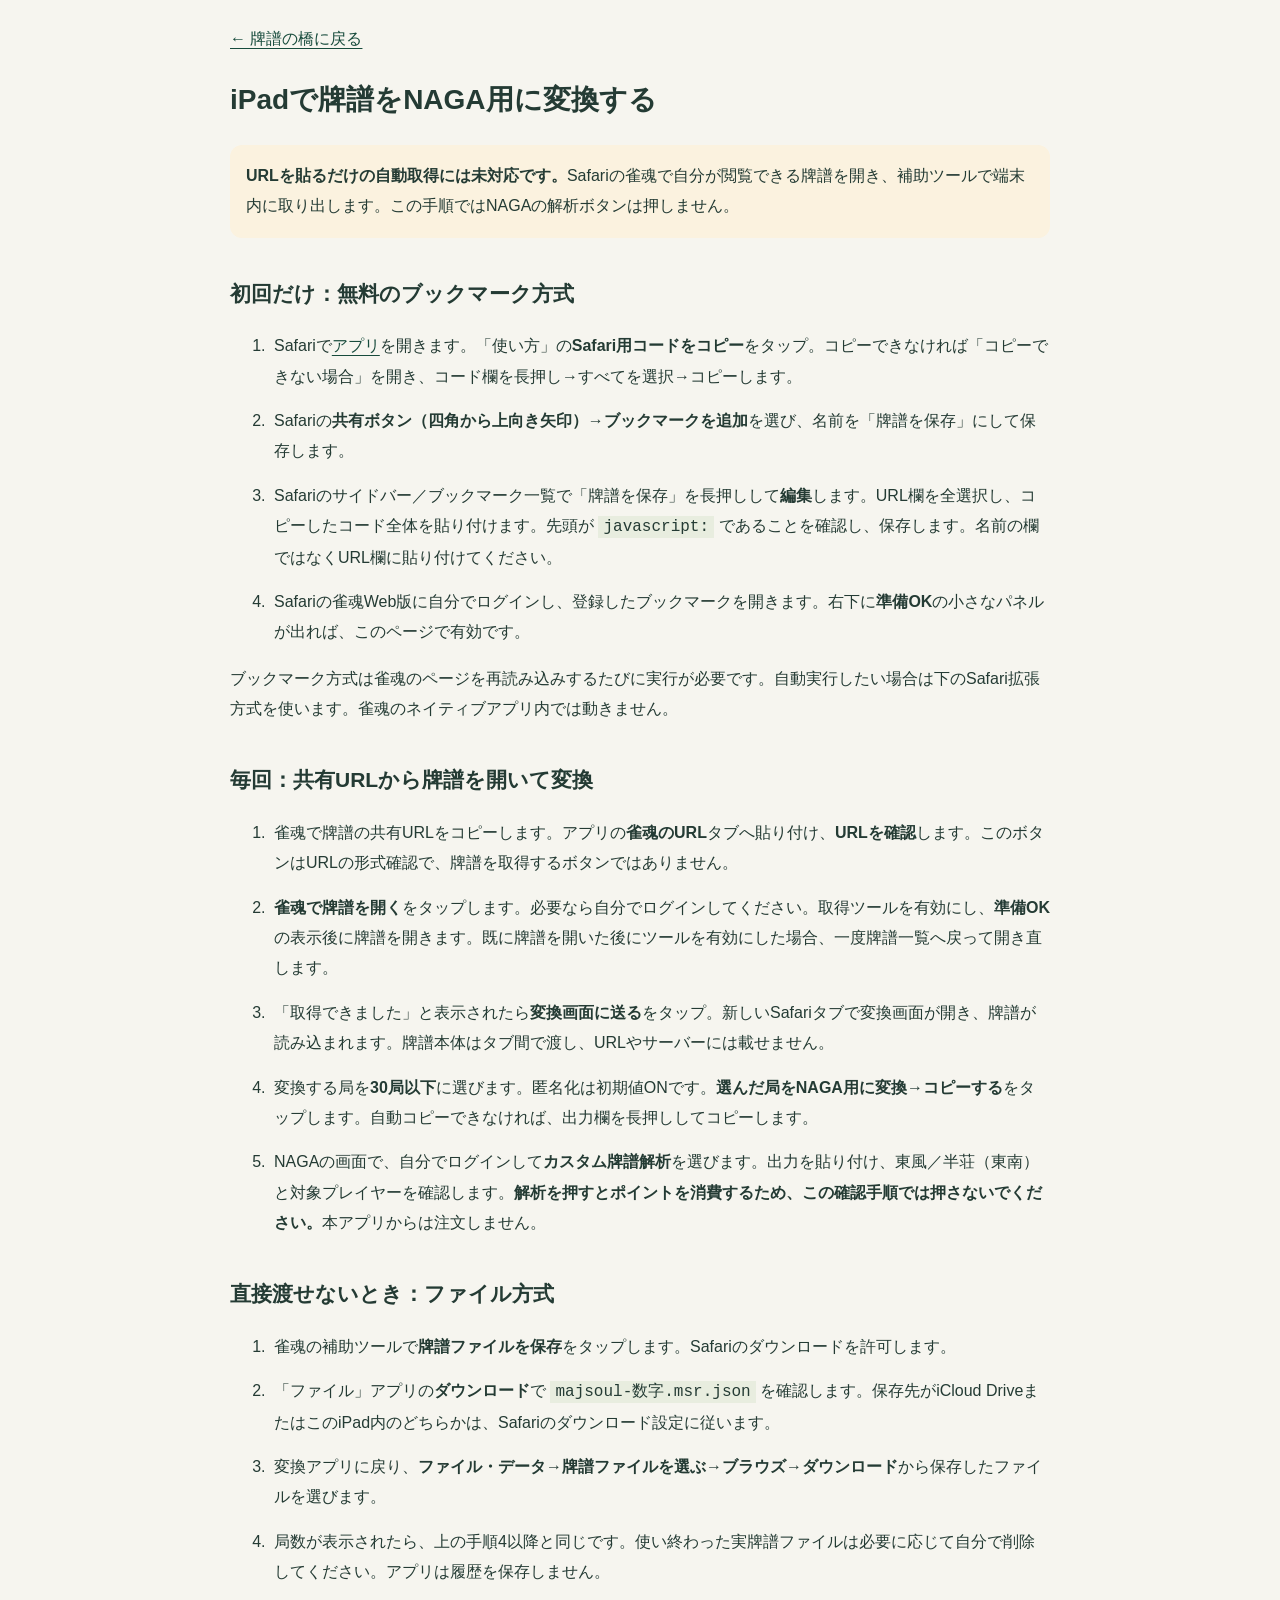
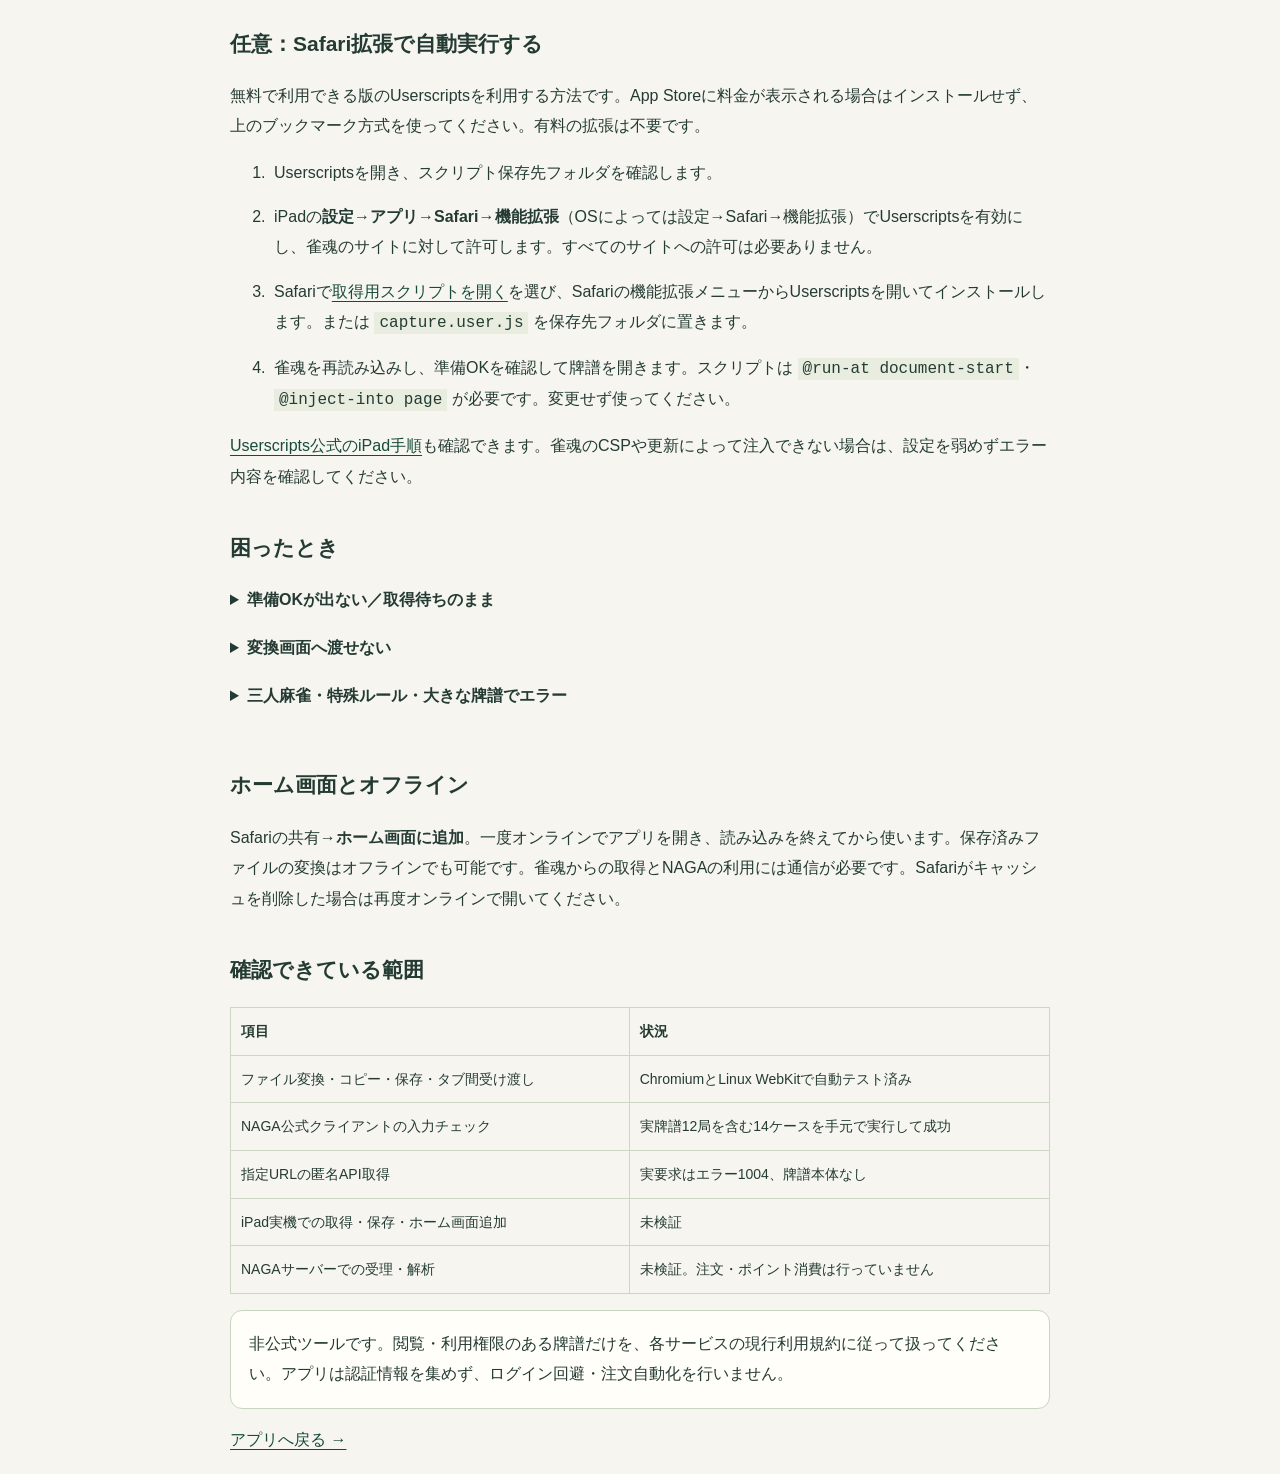
==== ipad-guide.html @ 23733bf8 "Publish audited app-only release" ====
<!doctype html>
<html lang="ja">
  <head>
    <meta charset="utf-8" />
    <meta
      name="viewport"
      content="width=device-width,initial-scale=1,viewport-fit=cover"
    />
    <meta name="referrer" content="no-referrer" />
    <title>iPadでの使い方 — 牌譜の橋</title>
    <style>
      body {
        max-width: 820px;
        margin: auto;
        padding: 24px;
        font:
          16px/1.9 -apple-system,
          BlinkMacSystemFont,
          sans-serif;
        color: #243b34;
        background: #f6f5ef;
      }
      h1 {
        font-size: 28px;
      }
      h2 {
        font-size: 21px;
        margin-top: 36px;
      }
      a {
        color: #174b3c;
        text-underline-offset: 4px;
      }
      li {
        margin: 14px 0;
        padding-left: 4px;
      }
      .box {
        padding: 18px;
        border: 1px solid #c7d6bf;
        border-radius: 12px;
        background: #fffef9;
      }
      .note {
        background: #fbf2df;
        padding: 16px;
        border-radius: 12px;
      }
      summary {
        min-height: 48px;
        cursor: pointer;
        font-weight: 600;
      }
      code {
        background: #e8eddf;
        padding: 2px 5px;
        overflow-wrap: anywhere;
      }
      button {
        font: inherit;
      }
      small {
        font-size: 13px;
      }
      table {
        border-collapse: collapse;
        width: 100%;
        font-size: 14px;
      }
      td,
      th {
        padding: 10px;
        border: 1px solid #cdd5c4;
        text-align: left;
      }
    </style>
  </head>
  <body>
    <a href="./">← 牌譜の橋に戻る</a>
    <h1>iPadで牌譜をNAGA用に変換する</h1>
    <p class="note">
      <strong>URLを貼るだけの自動取得には未対応です。</strong
      >Safariの雀魂で自分が閲覧できる牌譜を開き、補助ツールで端末内に取り出します。この手順ではNAGAの解析ボタンは押しません。
    </p>
    <h2>初回だけ：無料のブックマーク方式</h2>
    <ol>
      <li>
        Safariで<a href="./">アプリ</a
        >を開きます。「使い方」の<strong>Safari用コードをコピー</strong>をタップ。コピーできなければ「コピーできない場合」を開き、コード欄を長押し→すべてを選択→コピーします。
      </li>
      <li>
        Safariの<strong>共有ボタン（四角から上向き矢印）→ブックマークを追加</strong>を選び、名前を「牌譜を保存」にして保存します。
      </li>
      <li>
        Safariのサイドバー／ブックマーク一覧で「牌譜を保存」を長押しして<strong>編集</strong>します。URL欄を全選択し、コピーしたコード全体を貼り付けます。先頭が
        <code>javascript:</code>
        であることを確認し、保存します。名前の欄ではなくURL欄に貼り付けてください。
      </li>
      <li>
        Safariの雀魂Web版に自分でログインし、登録したブックマークを開きます。右下に<strong>準備OK</strong>の小さなパネルが出れば、このページで有効です。
      </li>
    </ol>
    <p>
      ブックマーク方式は雀魂のページを再読み込みするたびに実行が必要です。自動実行したい場合は下のSafari拡張方式を使います。雀魂のネイティブアプリ内では動きません。
    </p>
    <h2>毎回：共有URLから牌譜を開いて変換</h2>
    <ol>
      <li>
        雀魂で牌譜の共有URLをコピーします。アプリの<strong>雀魂のURL</strong>タブへ貼り付け、<strong>URLを確認</strong>します。このボタンはURLの形式確認で、牌譜を取得するボタンではありません。
      </li>
      <li>
        <strong>雀魂で牌譜を開く</strong
        >をタップします。必要なら自分でログインしてください。取得ツールを有効にし、<strong>準備OK</strong>の表示後に牌譜を開きます。既に牌譜を開いた後にツールを有効にした場合、一度牌譜一覧へ戻って開き直します。
      </li>
      <li>
        「取得できました」と表示されたら<strong>変換画面に送る</strong>をタップ。新しいSafariタブで変換画面が開き、牌譜が読み込まれます。牌譜本体はタブ間で渡し、URLやサーバーには載せません。
      </li>
      <li>
        変換する局を<strong>30局以下</strong>に選びます。匿名化は初期値ONです。<strong>選んだ局をNAGA用に変換→コピーする</strong>をタップします。自動コピーできなければ、出力欄を長押ししてコピーします。
      </li>
      <li>
        NAGAの画面で、自分でログインして<strong>カスタム牌譜解析</strong>を選びます。出力を貼り付け、東風／半荘（東南）と対象プレイヤーを確認します。<strong>解析を押すとポイントを消費するため、この確認手順では押さないでください。</strong>本アプリからは注文しません。
      </li>
    </ol>
    <h2>直接渡せないとき：ファイル方式</h2>
    <ol>
      <li>
        雀魂の補助ツールで<strong>牌譜ファイルを保存</strong>をタップします。Safariのダウンロードを許可します。
      </li>
      <li>
        「ファイル」アプリの<strong>ダウンロード</strong>で
        <code>majsoul-数字.msr.json</code> を確認します。保存先がiCloud
        DriveまたはこのiPad内のどちらかは、Safariのダウンロード設定に従います。
      </li>
      <li>
        変換アプリに戻り、<strong>ファイル・データ→牌譜ファイルを選ぶ→ブラウズ→ダウンロード</strong>から保存したファイルを選びます。
      </li>
      <li>
        局数が表示されたら、上の手順4以降と同じです。使い終わった実牌譜ファイルは必要に応じて自分で削除してください。アプリは履歴を保存しません。
      </li>
    </ol>
    <h2>任意：Safari拡張で自動実行する</h2>
    <p>
      無料で利用できる版のUserscriptsを利用する方法です。App
      Storeに料金が表示される場合はインストールせず、上のブックマーク方式を使ってください。有料の拡張は不要です。
    </p>
    <ol>
      <li>Userscriptsを開き、スクリプト保存先フォルダを確認します。</li>
      <li>
        iPadの<strong>設定→アプリ→Safari→機能拡張</strong>（OSによっては設定→Safari→機能拡張）でUserscriptsを有効にし、雀魂のサイトに対して許可します。すべてのサイトへの許可は必要ありません。
      </li>
      <li>
        Safariで<a href="./capture.user.js">取得用スクリプトを開く</a
        >を選び、Safariの機能拡張メニューからUserscriptsを開いてインストールします。または
        <code>capture.user.js</code> を保存先フォルダに置きます。
      </li>
      <li>
        雀魂を再読み込みし、準備OKを確認して牌譜を開きます。スクリプトは
        <code>@run-at document-start</code>・<code>@inject-into page</code>
        が必要です。変更せず使ってください。
      </li>
    </ol>
    <p>
      <a
        href="https://github.com/quoid/userscripts#ios-ipados"
        target="_blank"
        rel="noopener noreferrer"
        >Userscripts公式のiPad手順</a
      >も確認できます。雀魂のCSPや更新によって注入できない場合は、設定を弱めずエラー内容を確認してください。
    </p>
    <h2>困ったとき</h2>
    <details>
      <summary>準備OKが出ない／取得待ちのまま</summary>
      <p>
        Safariの雀魂Web版か確認します。ページ再読み込み後はブックマークを再実行。既に表示済みの牌譜は取り出せないため、一覧へ戻って再度開きます。他の拡張による干渉や雀魂の通信方式の変更でも動かない場合があります。ログイン情報やトークンを他人に渡す必要はありません。
      </p>
    </details>
    <details>
      <summary>変換画面へ渡せない</summary>
      <p>
        新しいタブが開いているか確認します。ポップアップが拒否されたり、ホーム画面アプリとの別ウィンドウになったりする場合があります。無理にブラウザの安全設定を変えず、牌譜ファイルを保存して読み込む方法を使ってください。
      </p>
    </details>
    <details>
      <summary>三人麻雀・特殊ルール・大きな牌譜でエラー</summary>
      <p>
        通常の四人麻雀のみ対応、ファイル上限8MBです。別URLにある大きな牌譜本体の取得がCORS等で拒否された場合も、成功したようには扱いません。
      </p>
    </details>
    <h2>ホーム画面とオフライン</h2>
    <p>
      Safariの共有→<strong>ホーム画面に追加</strong>。一度オンラインでアプリを開き、読み込みを終えてから使います。保存済みファイルの変換はオフラインでも可能です。雀魂からの取得とNAGAの利用には通信が必要です。Safariがキャッシュを削除した場合は再度オンラインで開いてください。
    </p>
    <h2>確認できている範囲</h2>
    <table>
      <tr>
        <th>項目</th>
        <th>状況</th>
      </tr>
      <tr>
        <td>ファイル変換・コピー・保存・タブ間受け渡し</td>
        <td>ChromiumとLinux WebKitで自動テスト済み</td>
      </tr>
      <tr>
        <td>NAGA公式クライアントの入力チェック</td>
        <td>実牌譜12局を含む14ケースを手元で実行して成功</td>
      </tr>
      <tr>
        <td>指定URLの匿名API取得</td>
        <td>実要求はエラー1004、牌譜本体なし</td>
      </tr>
      <tr>
        <td>iPad実機での取得・保存・ホーム画面追加</td>
        <td>未検証</td>
      </tr>
      <tr>
        <td>NAGAサーバーでの受理・解析</td>
        <td>未検証。注文・ポイント消費は行っていません</td>
      </tr>
    </table>
    <p class="box">
      非公式ツールです。閲覧・利用権限のある牌譜だけを、各サービスの現行利用規約に従って扱ってください。アプリは認証情報を集めず、ログイン回避・注文自動化を行いません。
    </p>
    <a href="./">アプリへ戻る →</a>
  </body>
</html>
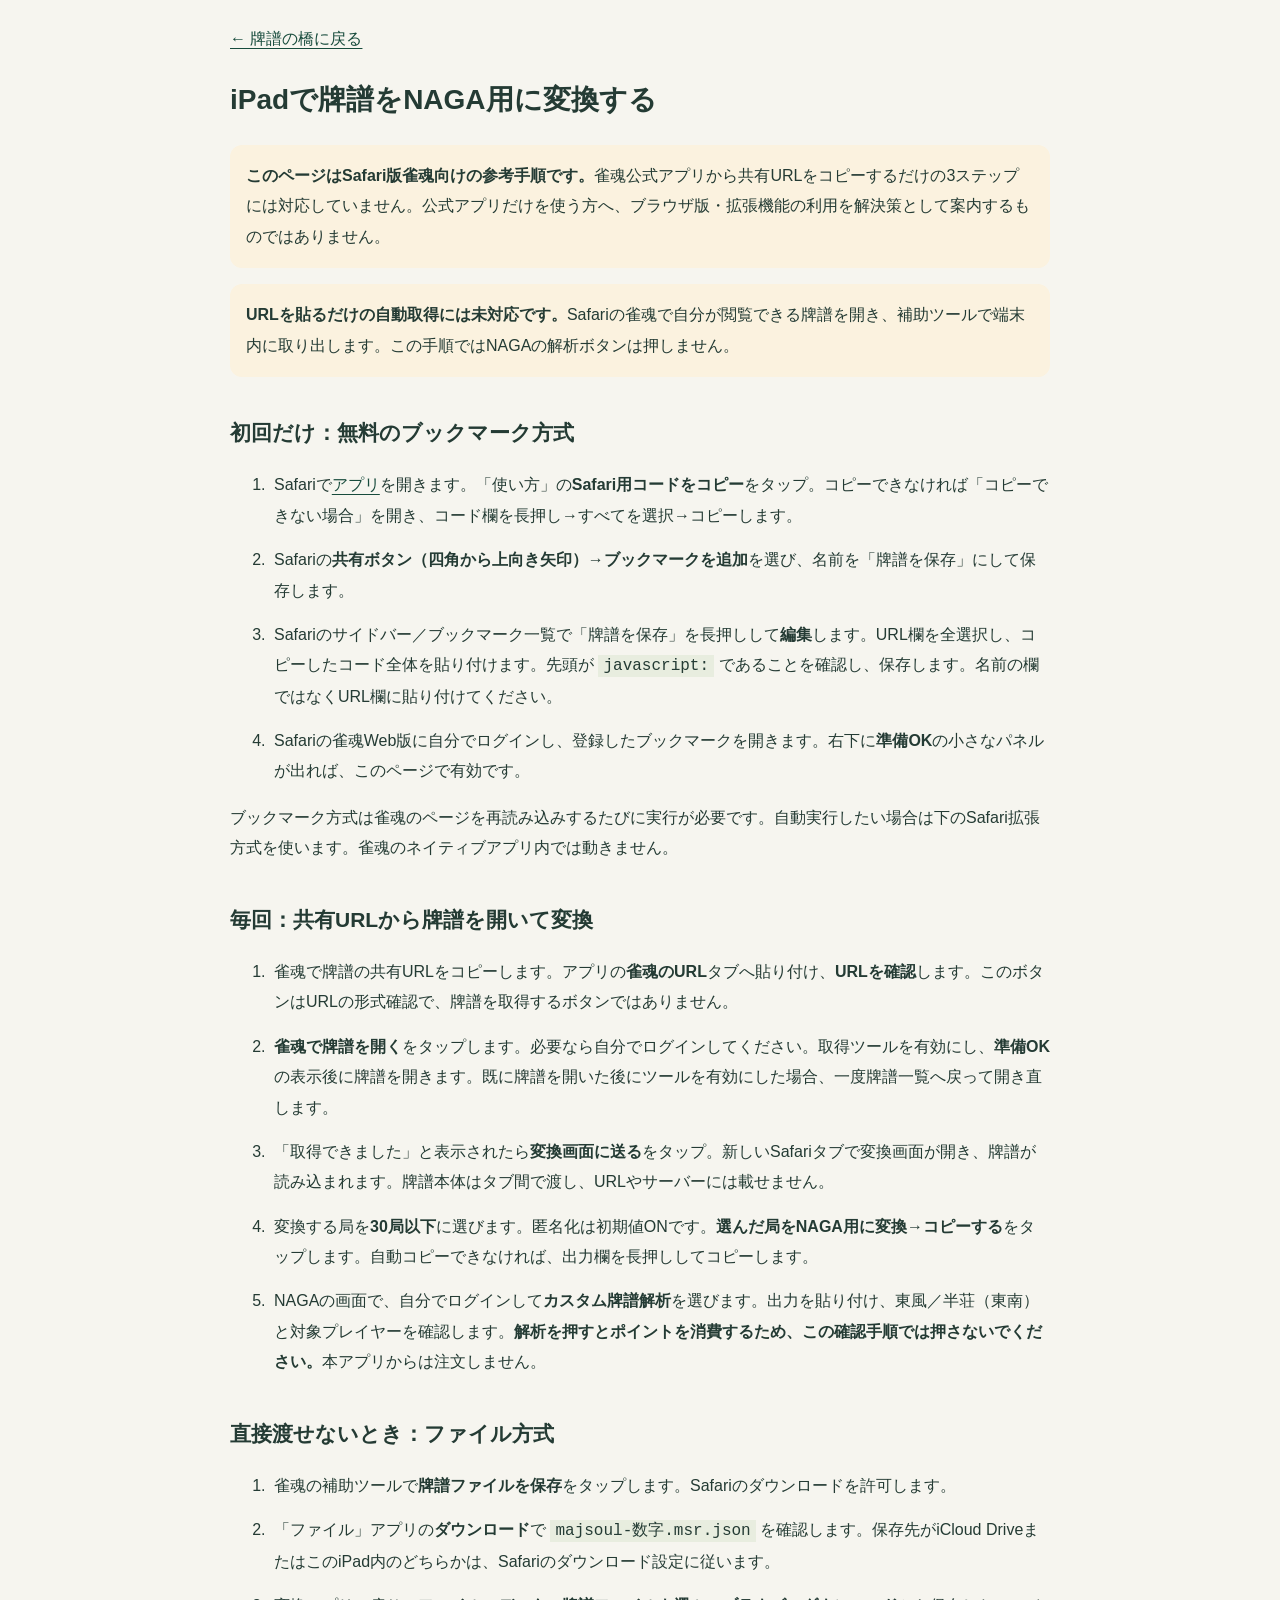
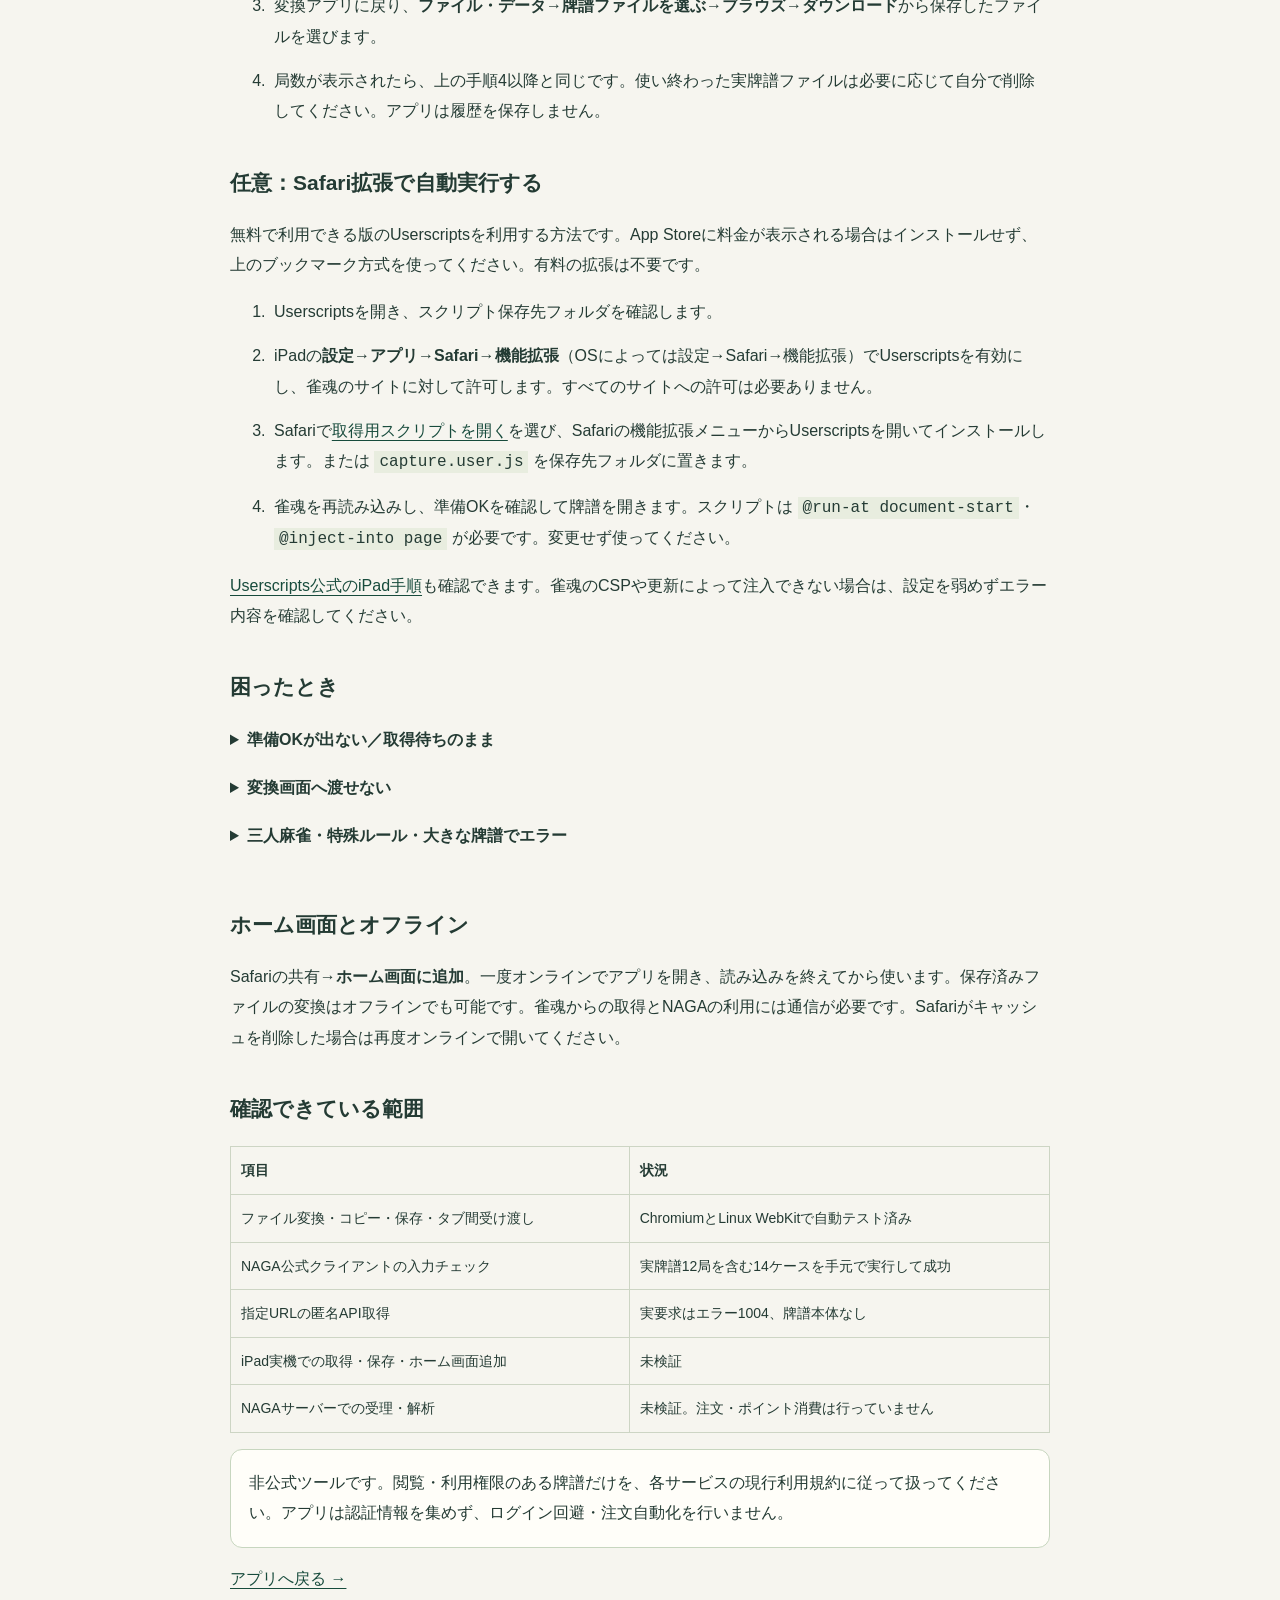
==== commit 3dcc5337: "Publish audited app-only release" ====
--- a/ipad-guide.html
+++ b/ipad-guide.html
@@ -79,6 +79,10 @@
     <a href="./">← 牌譜の橋に戻る</a>
     <h1>iPadで牌譜をNAGA用に変換する</h1>
     <p class="note">
+      <strong>このページはSafari版雀魂向けの参考手順です。</strong
+      >雀魂公式アプリから共有URLをコピーするだけの3ステップには対応していません。公式アプリだけを使う方へ、ブラウザ版・拡張機能の利用を解決策として案内するものではありません。
+    </p>
+    <p class="note">
       <strong>URLを貼るだけの自動取得には未対応です。</strong
       >Safariの雀魂で自分が閲覧できる牌譜を開き、補助ツールで端末内に取り出します。この手順ではNAGAの解析ボタンは押しません。
     </p>
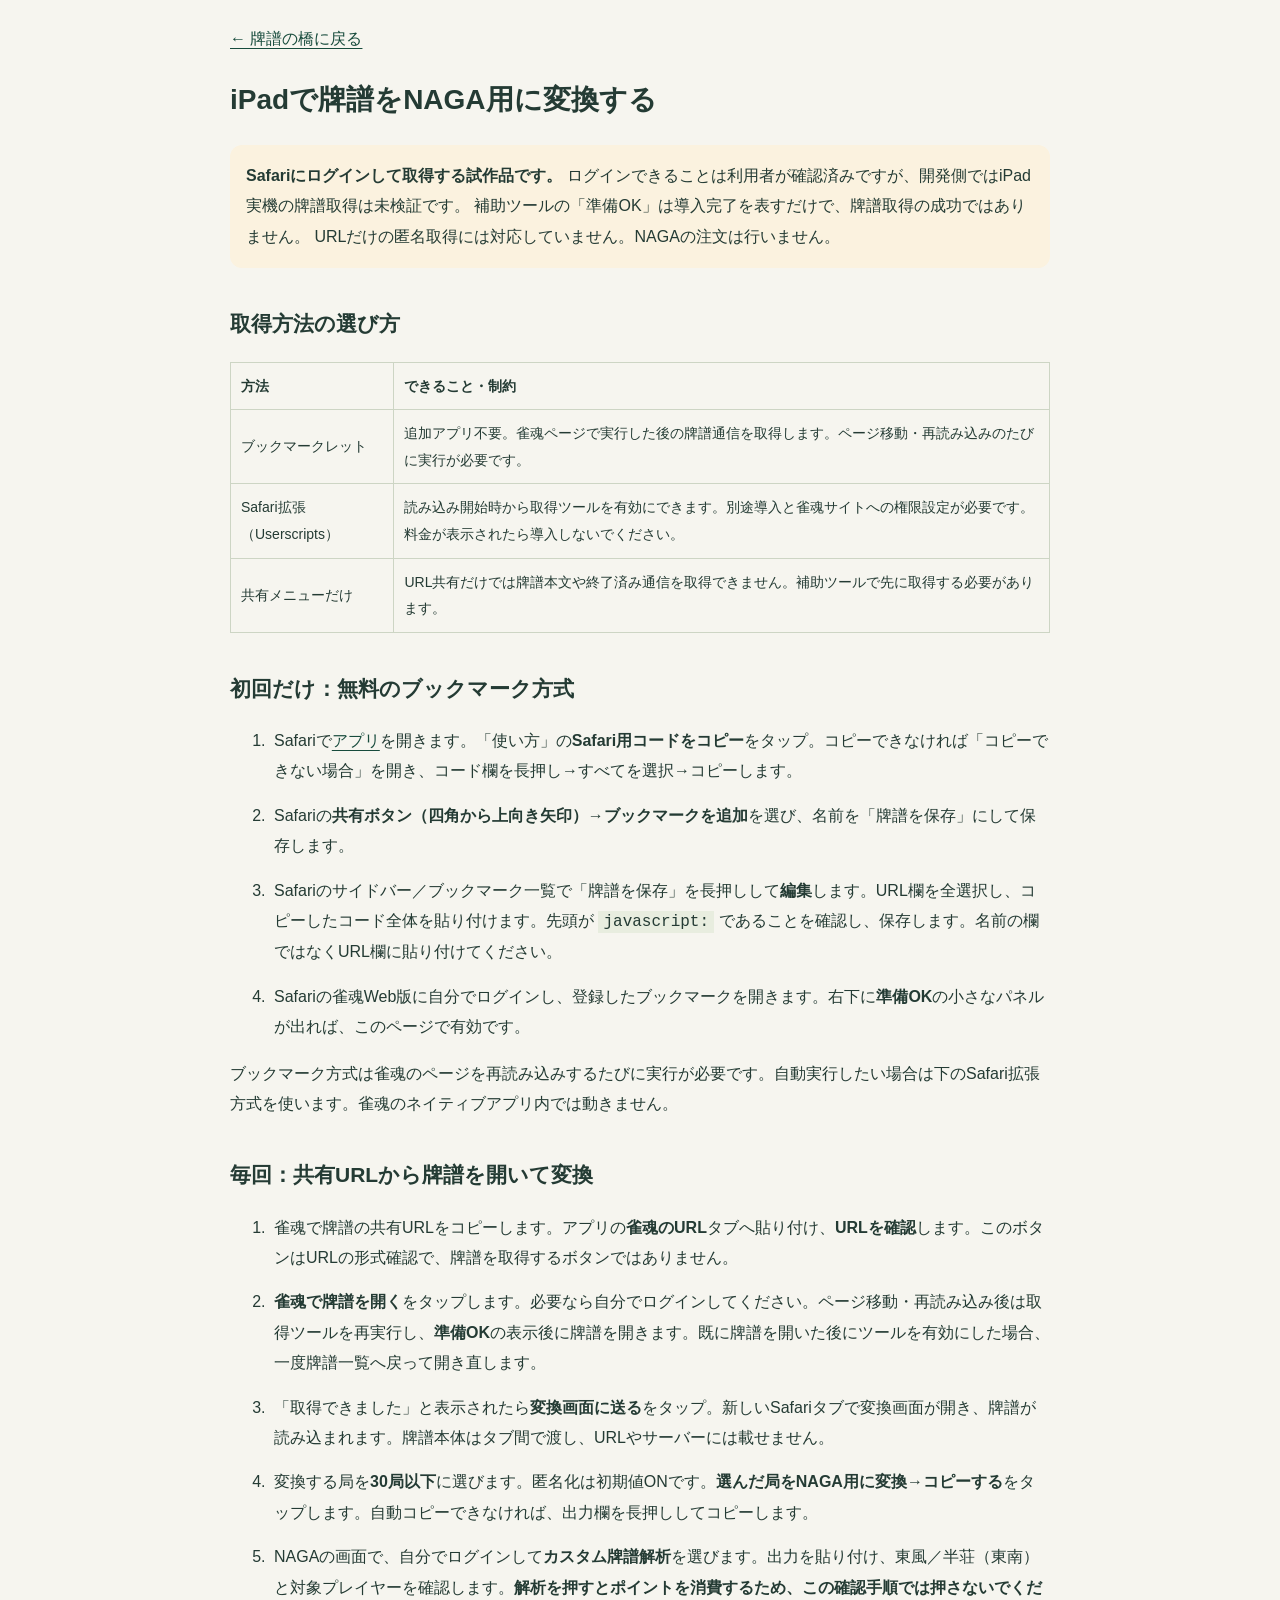
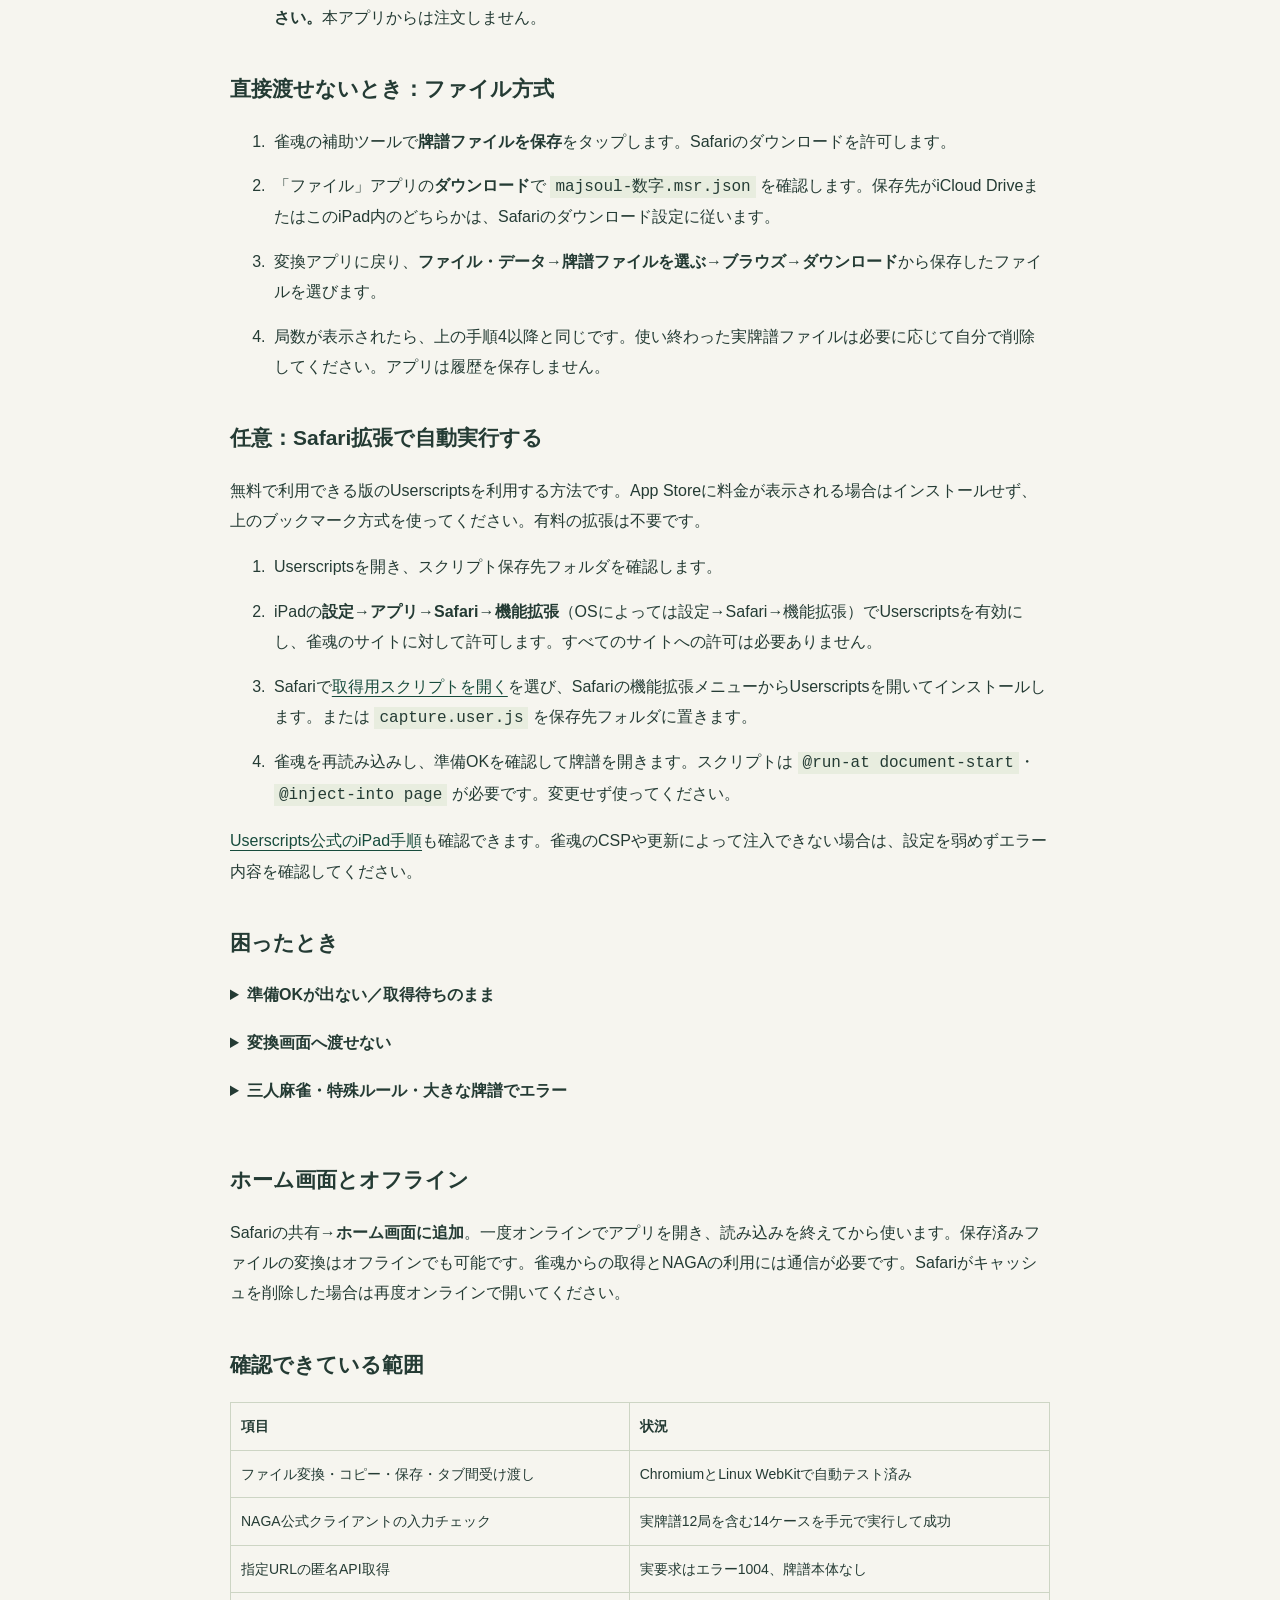
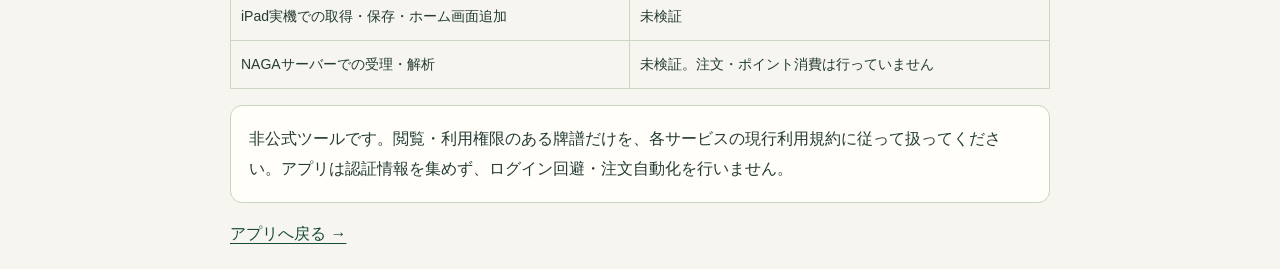
==== commit fdf27455: "Publish audited app-only release" ====
--- a/ipad-guide.html
+++ b/ipad-guide.html
@@ -78,14 +78,17 @@
   <body>
     <a href="./">← 牌譜の橋に戻る</a>
     <h1>iPadで牌譜をNAGA用に変換する</h1>
-    <p class="note">
-      <strong>このページはSafari版雀魂向けの参考手順です。</strong
-      >雀魂公式アプリから共有URLをコピーするだけの3ステップには対応していません。公式アプリだけを使う方へ、ブラウザ版・拡張機能の利用を解決策として案内するものではありません。
-    </p>
-    <p class="note">
-      <strong>URLを貼るだけの自動取得には未対応です。</strong
-      >Safariの雀魂で自分が閲覧できる牌譜を開き、補助ツールで端末内に取り出します。この手順ではNAGAの解析ボタンは押しません。
-    </p>
+    <p class="note"><strong>Safariにログインして取得する試作品です。</strong>
+      ログインできることは利用者が確認済みですが、開発側ではiPad実機の牌譜取得は未検証です。
+      補助ツールの「準備OK」は導入完了を表すだけで、牌譜取得の成功ではありません。
+      URLだけの匿名取得には対応していません。NAGAの注文は行いません。</p>
+    <h2>取得方法の選び方</h2>
+    <table>
+      <tr><th>方法</th><th>できること・制約</th></tr>
+      <tr><td>ブックマークレット</td><td>追加アプリ不要。雀魂ページで実行した後の牌譜通信を取得します。ページ移動・再読み込みのたびに実行が必要です。</td></tr>
+      <tr><td>Safari拡張（Userscripts）</td><td>読み込み開始時から取得ツールを有効にできます。別途導入と雀魂サイトへの権限設定が必要です。料金が表示されたら導入しないでください。</td></tr>
+      <tr><td>共有メニューだけ</td><td>URL共有だけでは牌譜本文や終了済み通信を取得できません。補助ツールで先に取得する必要があります。</td></tr>
+    </table>
     <h2>初回だけ：無料のブックマーク方式</h2>
     <ol>
       <li>
@@ -114,7 +117,7 @@
       </li>
       <li>
         <strong>雀魂で牌譜を開く</strong
-        >をタップします。必要なら自分でログインしてください。取得ツールを有効にし、<strong>準備OK</strong>の表示後に牌譜を開きます。既に牌譜を開いた後にツールを有効にした場合、一度牌譜一覧へ戻って開き直します。
+        >をタップします。必要なら自分でログインしてください。ページ移動・再読み込み後は取得ツールを再実行し、<strong>準備OK</strong>の表示後に牌譜を開きます。既に牌譜を開いた後にツールを有効にした場合、一度牌譜一覧へ戻って開き直します。
       </li>
       <li>
         「取得できました」と表示されたら<strong>変換画面に送る</strong>をタップ。新しいSafariタブで変換画面が開き、牌譜が読み込まれます。牌譜本体はタブ間で渡し、URLやサーバーには載せません。
@@ -176,7 +179,7 @@
     <details>
       <summary>準備OKが出ない／取得待ちのまま</summary>
       <p>
-        Safariの雀魂Web版か確認します。ページ再読み込み後はブックマークを再実行。既に表示済みの牌譜は取り出せないため、一覧へ戻って再度開きます。他の拡張による干渉や雀魂の通信方式の変更でも動かない場合があります。ログイン情報やトークンを他人に渡す必要はありません。
+        Safariの雀魂Web版か確認します。共有URLを別タブで開いた場合、そのタブでも実行します。ページ再読み込み後はブックマークを再実行。既に表示済みの牌譜は取り出せないため、一覧へ戻って再度開きます。「準備OK」のままなら対象要求を観測していません。「牌譜要求を検出」なら要求は観測しましたが応答待ちです。ゲーム内でキャッシュされた牌譜は要求が出ない場合があります。再読み込み→補助ツール有効化→牌譜を開く順で試してください。Web Worker内の通信、CSP、他の拡張、雀魂の更新でも動かない場合があります。安全設定の解除や認証情報の提供はしないでください。ログイン情報やトークンを他人に渡す必要はありません。
       </p>
     </details>
     <details>
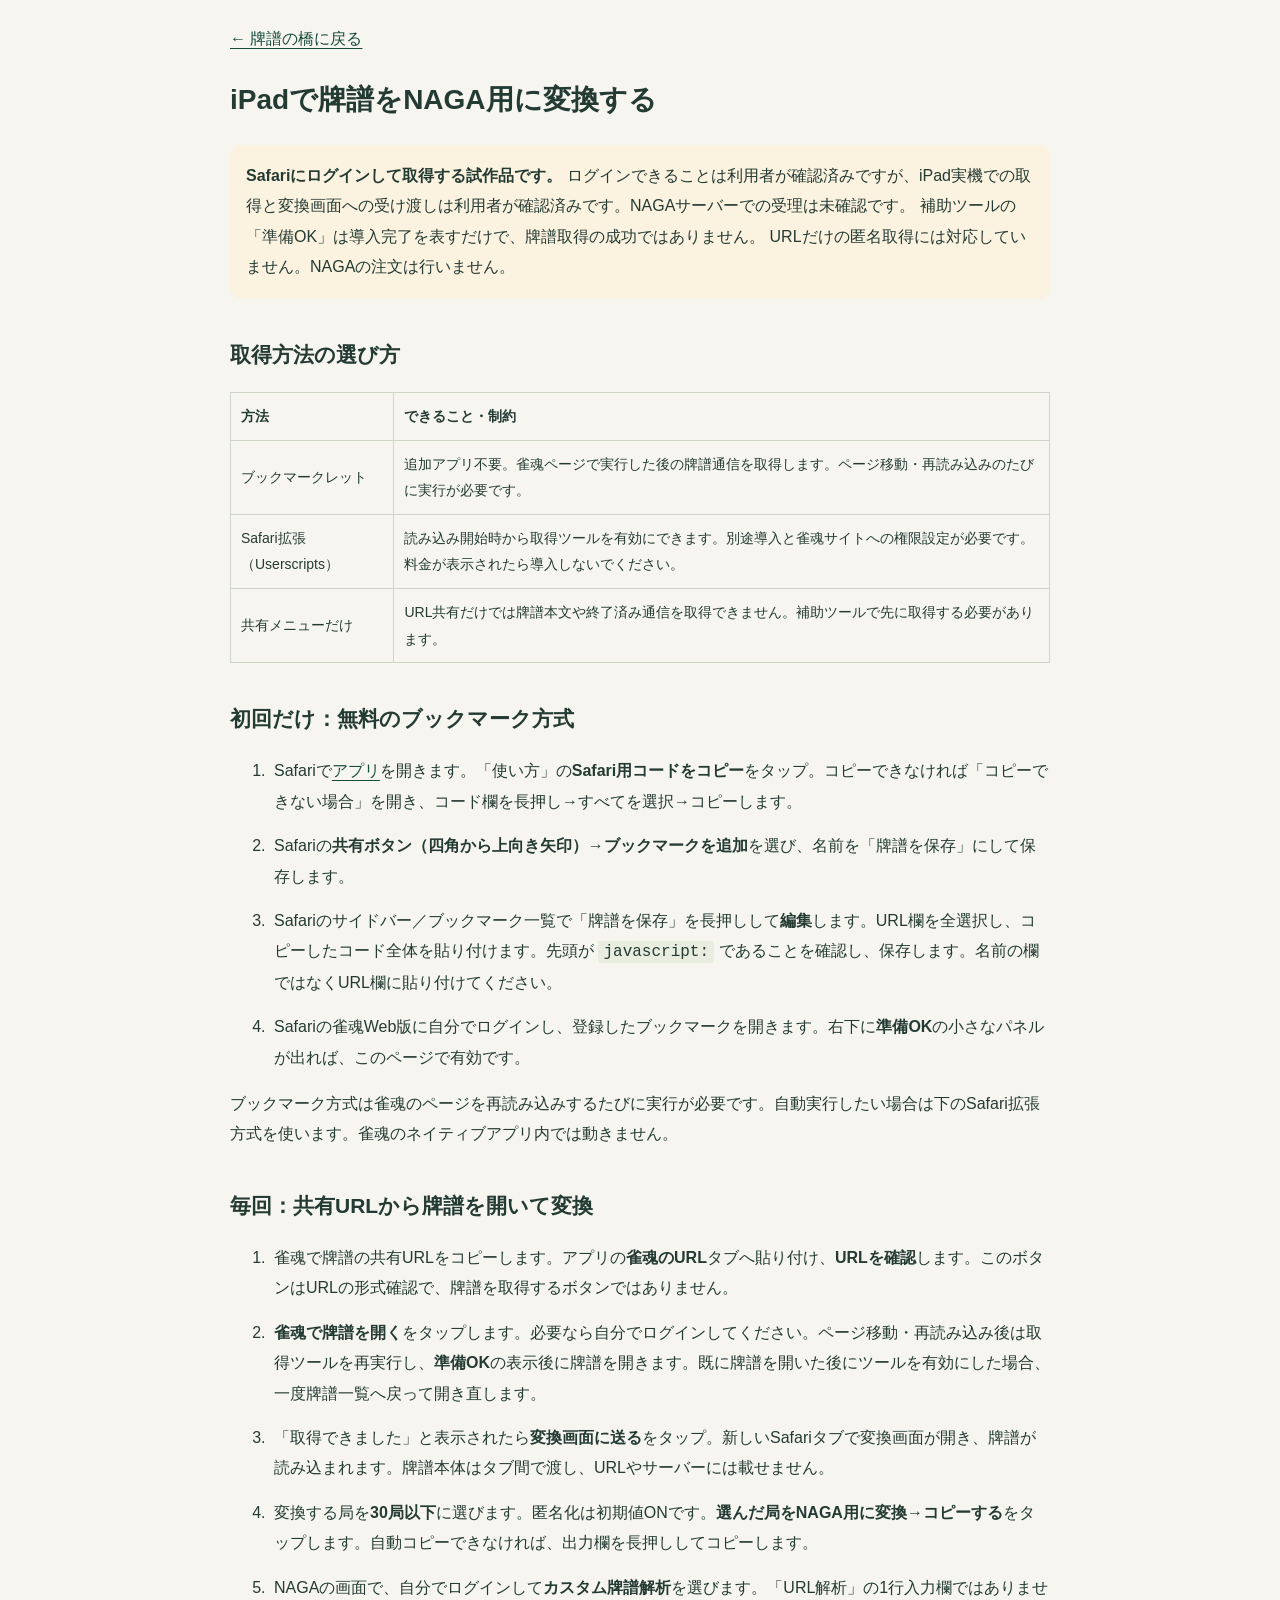
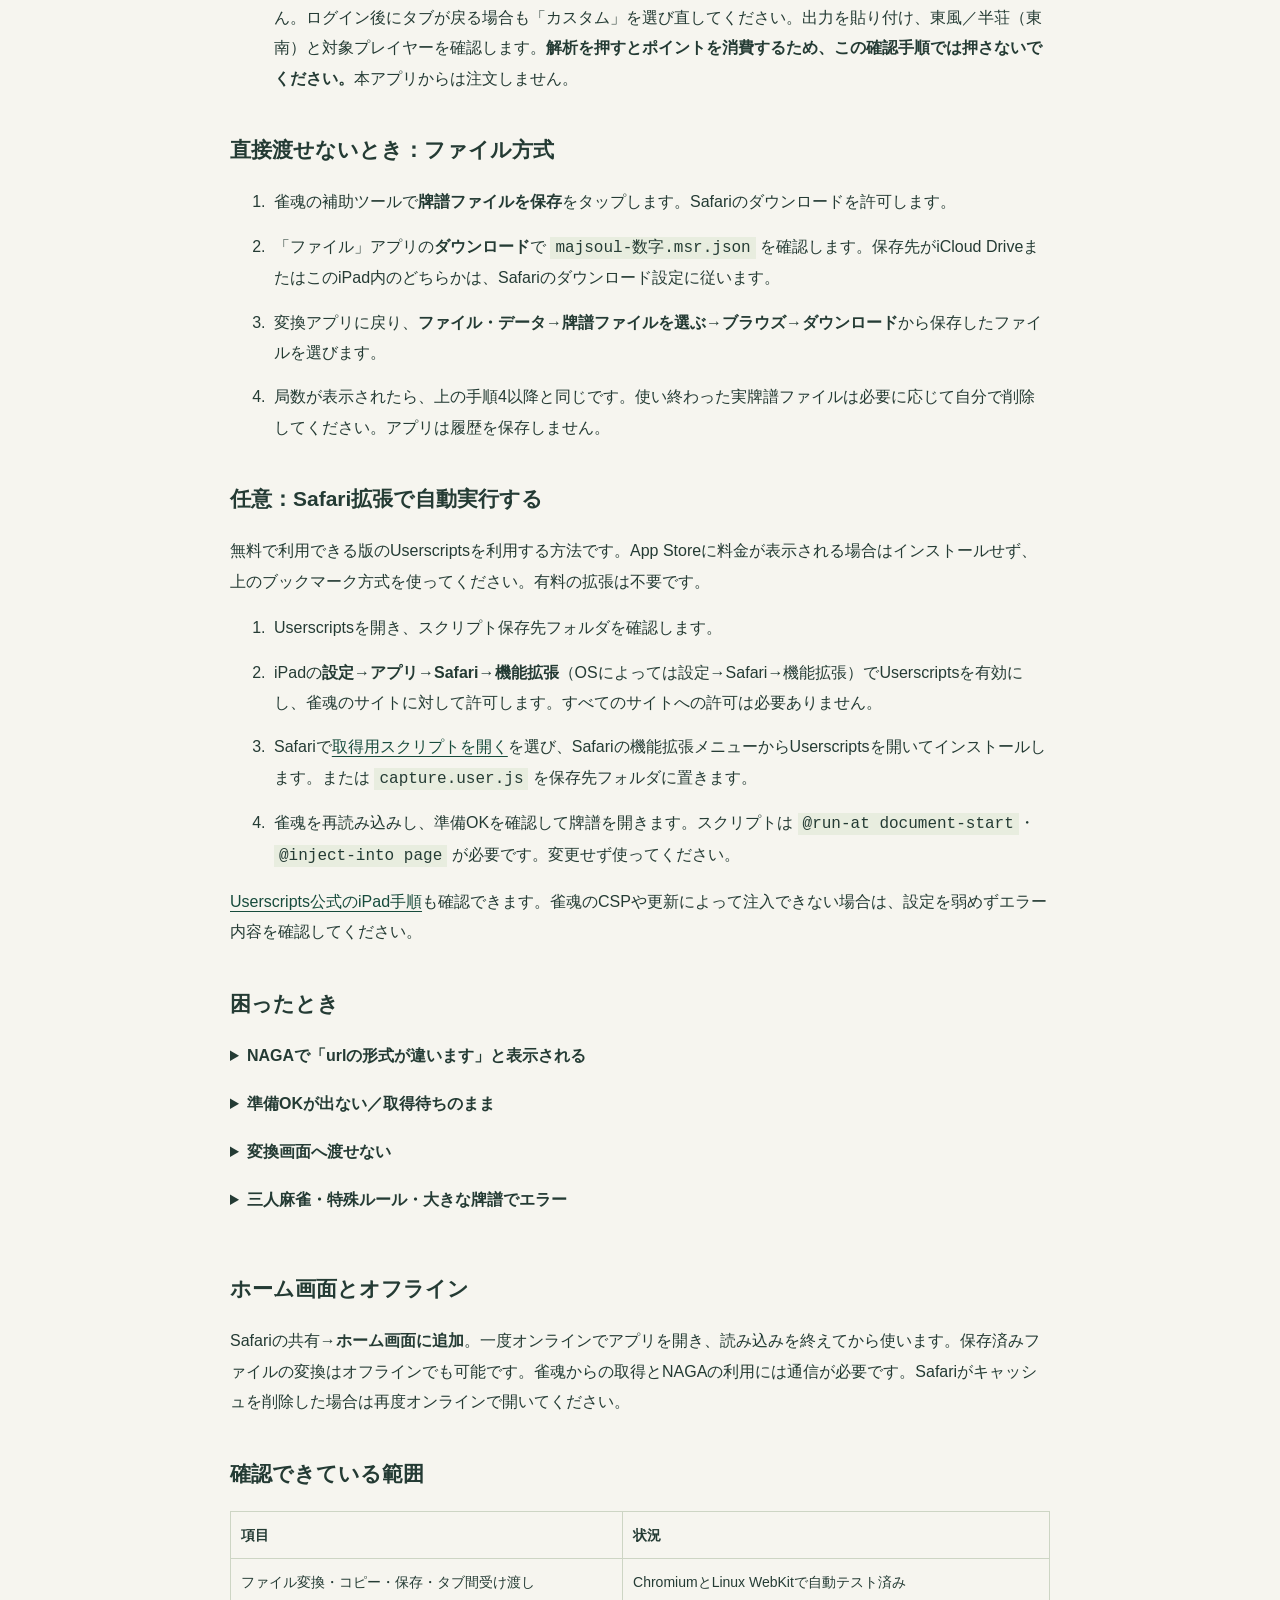
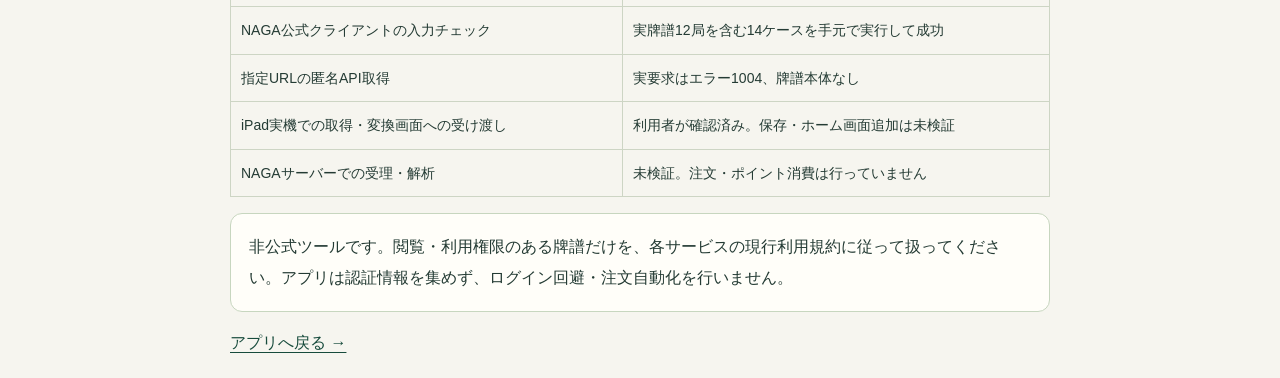
==== commit 3c627b1c: "Publish audited app-only release" ====
--- a/ipad-guide.html
+++ b/ipad-guide.html
@@ -79,7 +79,7 @@
     <a href="./">← 牌譜の橋に戻る</a>
     <h1>iPadで牌譜をNAGA用に変換する</h1>
     <p class="note"><strong>Safariにログインして取得する試作品です。</strong>
-      ログインできることは利用者が確認済みですが、開発側ではiPad実機の牌譜取得は未検証です。
+      ログインできることは利用者が確認済みですが、iPad実機での取得と変換画面への受け渡しは利用者が確認済みです。NAGAサーバーでの受理は未確認です。
       補助ツールの「準備OK」は導入完了を表すだけで、牌譜取得の成功ではありません。
       URLだけの匿名取得には対応していません。NAGAの注文は行いません。</p>
     <h2>取得方法の選び方</h2>
@@ -126,7 +126,7 @@
         変換する局を<strong>30局以下</strong>に選びます。匿名化は初期値ONです。<strong>選んだ局をNAGA用に変換→コピーする</strong>をタップします。自動コピーできなければ、出力欄を長押ししてコピーします。
       </li>
       <li>
-        NAGAの画面で、自分でログインして<strong>カスタム牌譜解析</strong>を選びます。出力を貼り付け、東風／半荘（東南）と対象プレイヤーを確認します。<strong>解析を押すとポイントを消費するため、この確認手順では押さないでください。</strong>本アプリからは注文しません。
+        NAGAの画面で、自分でログインして<strong>カスタム牌譜解析</strong>を選びます。「URL解析」の1行入力欄ではありません。ログイン後にタブが戻る場合も「カスタム」を選び直してください。出力を貼り付け、東風／半荘（東南）と対象プレイヤーを確認します。<strong>解析を押すとポイントを消費するため、この確認手順では押さないでください。</strong>本アプリからは注文しません。
       </li>
     </ol>
     <h2>直接渡せないとき：ファイル方式</h2>
@@ -176,6 +176,9 @@
       >も確認できます。雀魂のCSPや更新によって注入できない場合は、設定を弱めずエラー内容を確認してください。
     </p>
     <h2>困ったとき</h2>
+    <details><summary>NAGAで「urlの形式が違います」と表示される</summary>
+      <p>NAGAの「URL解析」欄は通常の天鳳牌譜ID用です。本アプリの出力は「カスタム牌譜解析」用です。「カスタム」タブの大きな複数行欄へ貼り付けてください。先頭は <code>https://tenhou.net/5/#json=</code> です。URLをSafariのアドレス欄で開いたり、アドレス欄からコピーし直したりせず、本アプリの「コピーする」で全文をコピーします。複数局は1局1行のまま貼り付けます。再テストでは解析ボタンは押さないでください。</p>
+    </details>
     <details>
       <summary>準備OKが出ない／取得待ちのまま</summary>
       <p>
@@ -217,8 +220,8 @@
         <td>実要求はエラー1004、牌譜本体なし</td>
       </tr>
       <tr>
-        <td>iPad実機での取得・保存・ホーム画面追加</td>
-        <td>未検証</td>
+        <td>iPad実機での取得・変換画面への受け渡し</td>
+        <td>利用者が確認済み。保存・ホーム画面追加は未検証</td>
       </tr>
       <tr>
         <td>NAGAサーバーでの受理・解析</td>
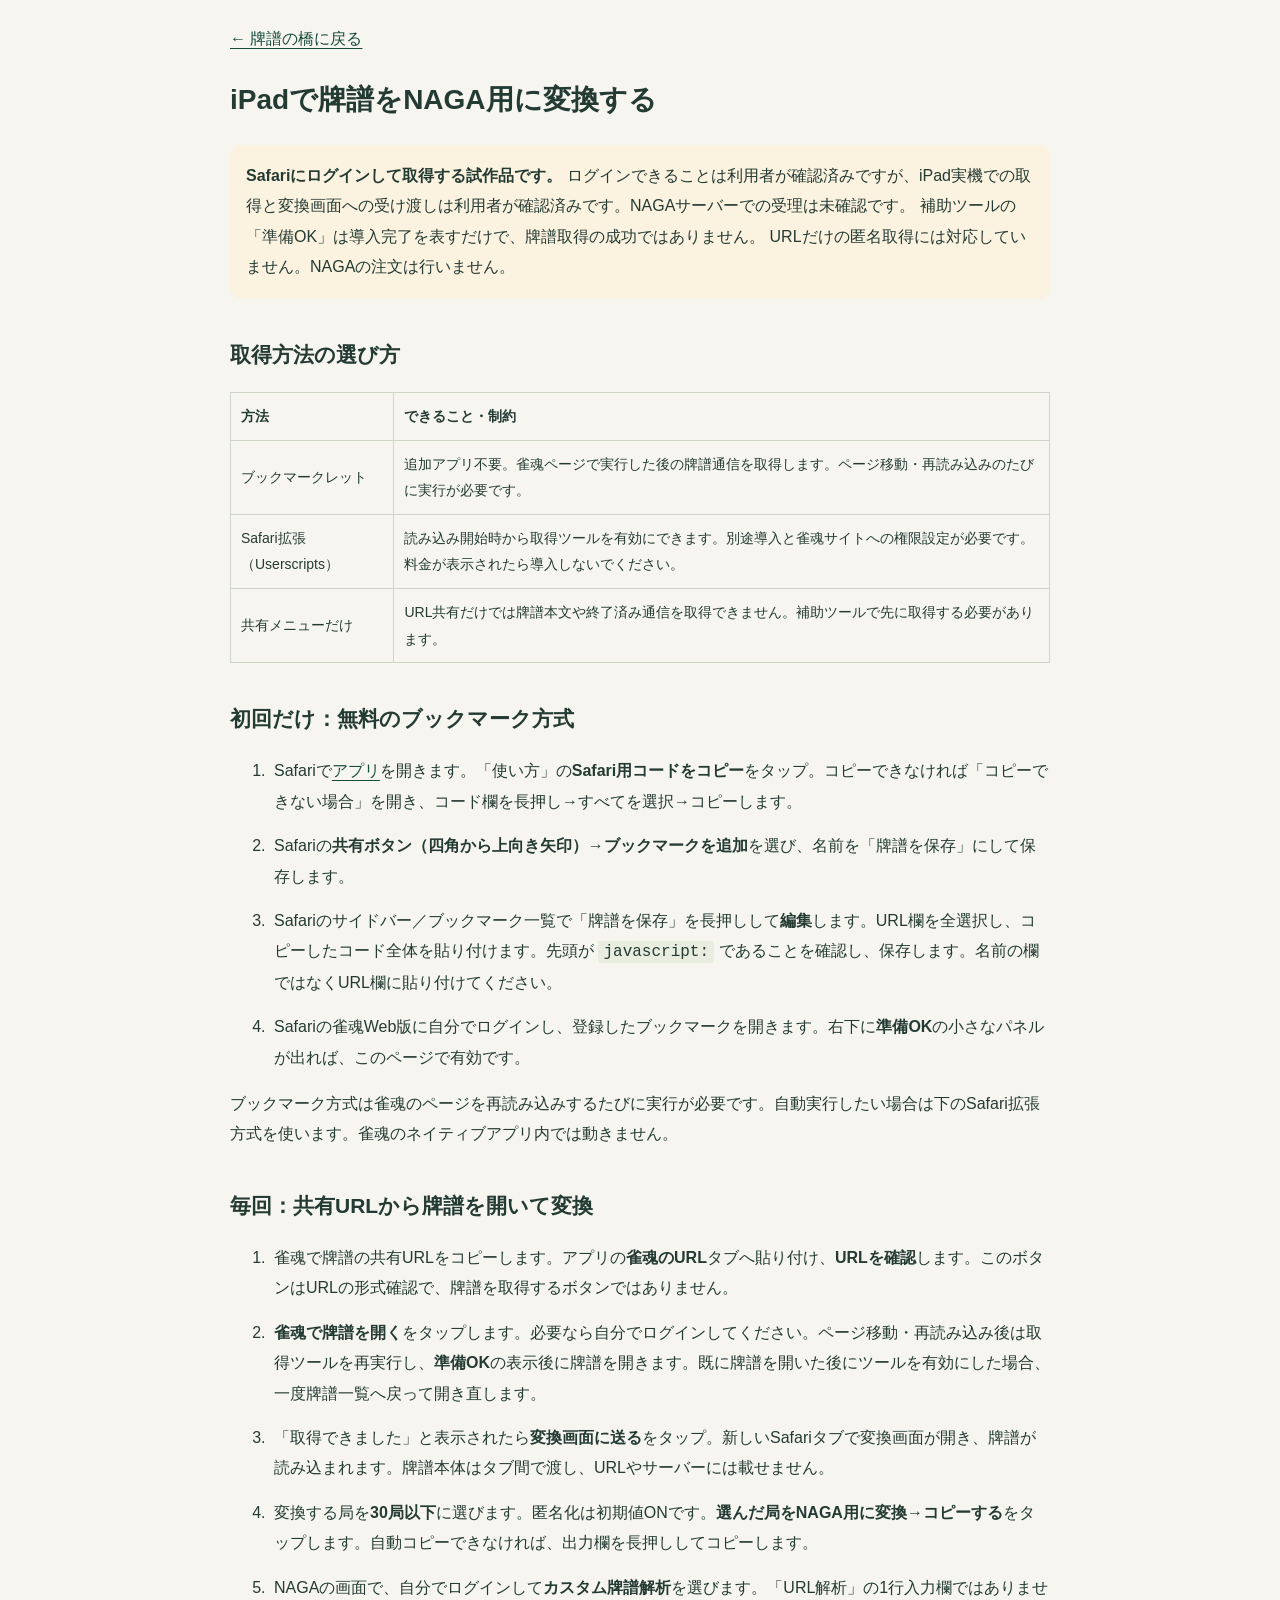
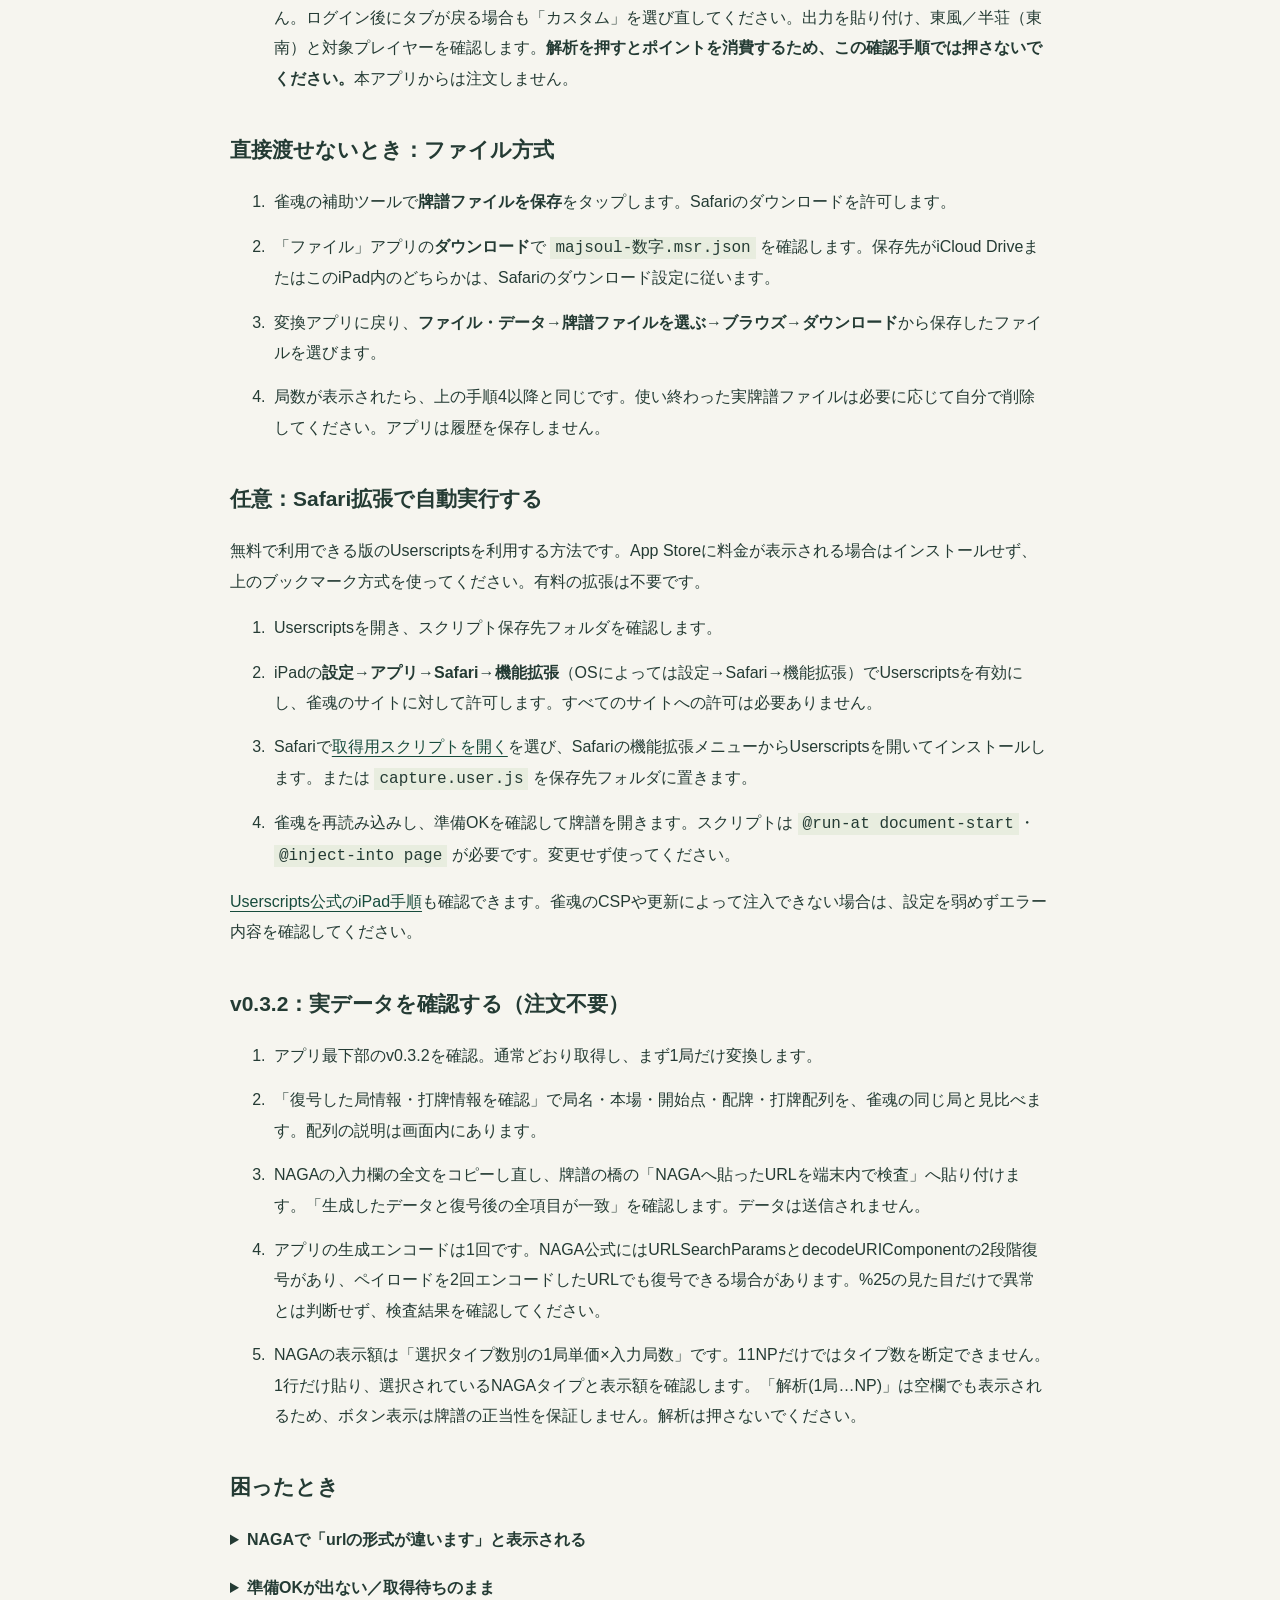
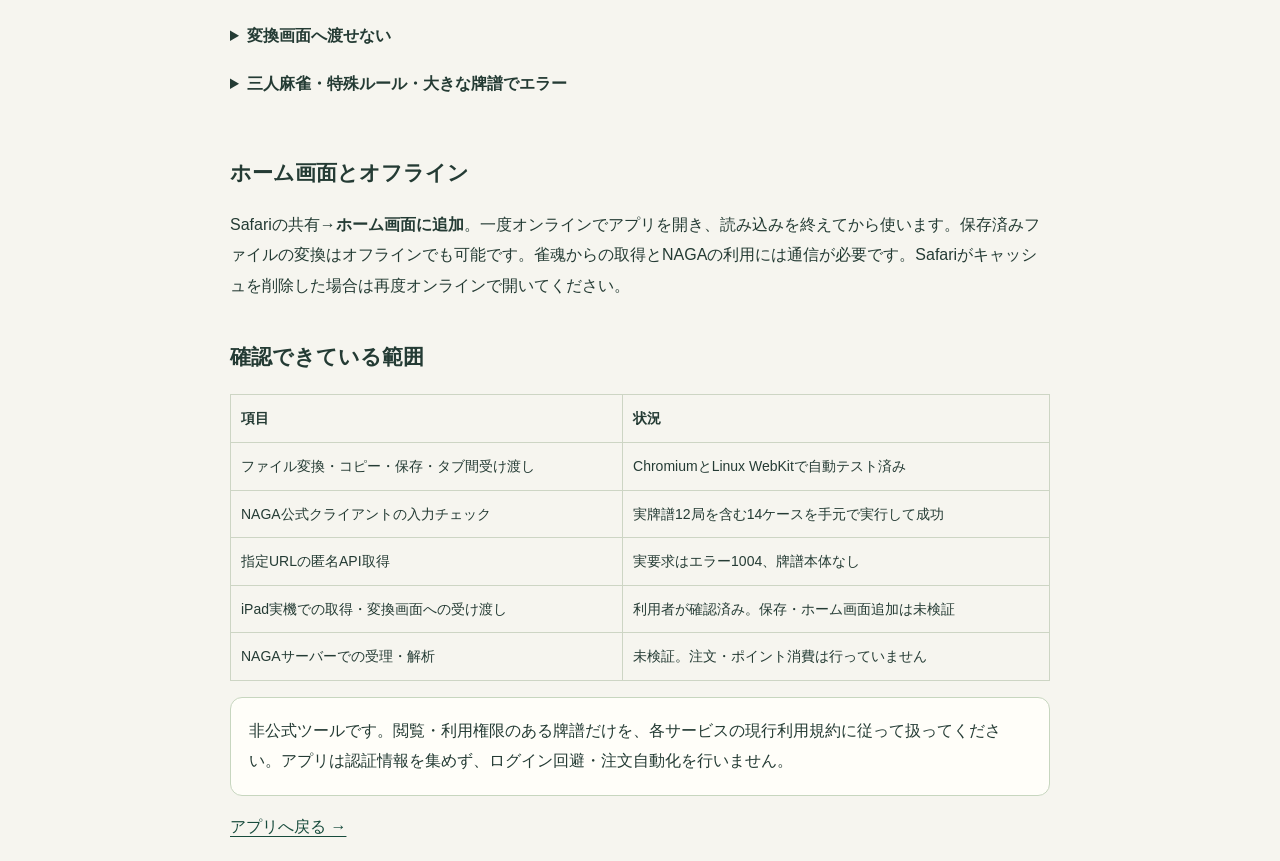
==== commit 5c5e2257: "Publish audited app-only release" ====
--- a/ipad-guide.html
+++ b/ipad-guide.html
@@ -175,6 +175,14 @@
         >Userscripts公式のiPad手順</a
       >も確認できます。雀魂のCSPや更新によって注入できない場合は、設定を弱めずエラー内容を確認してください。
     </p>
+    <h2>v0.3.2：実データを確認する（注文不要）</h2>
+    <ol>
+      <li>アプリ最下部のv0.3.2を確認。通常どおり取得し、まず1局だけ変換します。</li>
+      <li>「復号した局情報・打牌情報を確認」で局名・本場・開始点・配牌・打牌配列を、雀魂の同じ局と見比べます。配列の説明は画面内にあります。</li>
+      <li>NAGAの入力欄の全文をコピーし直し、牌譜の橋の「NAGAへ貼ったURLを端末内で検査」へ貼り付けます。「生成したデータと復号後の全項目が一致」を確認します。データは送信されません。</li>
+      <li>アプリの生成エンコードは1回です。NAGA公式にはURLSearchParamsとdecodeURIComponentの2段階復号があり、ペイロードを2回エンコードしたURLでも復号できる場合があります。%25の見た目だけで異常とは判断せず、検査結果を確認してください。</li>
+      <li>NAGAの表示額は「選択タイプ数別の1局単価×入力局数」です。11NPだけではタイプ数を断定できません。1行だけ貼り、選択されているNAGAタイプと表示額を確認します。「解析(1局…NP)」は空欄でも表示されるため、ボタン表示は牌譜の正当性を保証しません。解析は押さないでください。</li>
+    </ol>
     <h2>困ったとき</h2>
     <details><summary>NAGAで「urlの形式が違います」と表示される</summary>
       <p>NAGAの「URL解析」欄は通常の天鳳牌譜ID用です。本アプリの出力は「カスタム牌譜解析」用です。「カスタム」タブの大きな複数行欄へ貼り付けてください。先頭は <code>https://tenhou.net/5/#json=</code> です。URLをSafariのアドレス欄で開いたり、アドレス欄からコピーし直したりせず、本アプリの「コピーする」で全文をコピーします。複数局は1局1行のまま貼り付けます。再テストでは解析ボタンは押さないでください。</p>
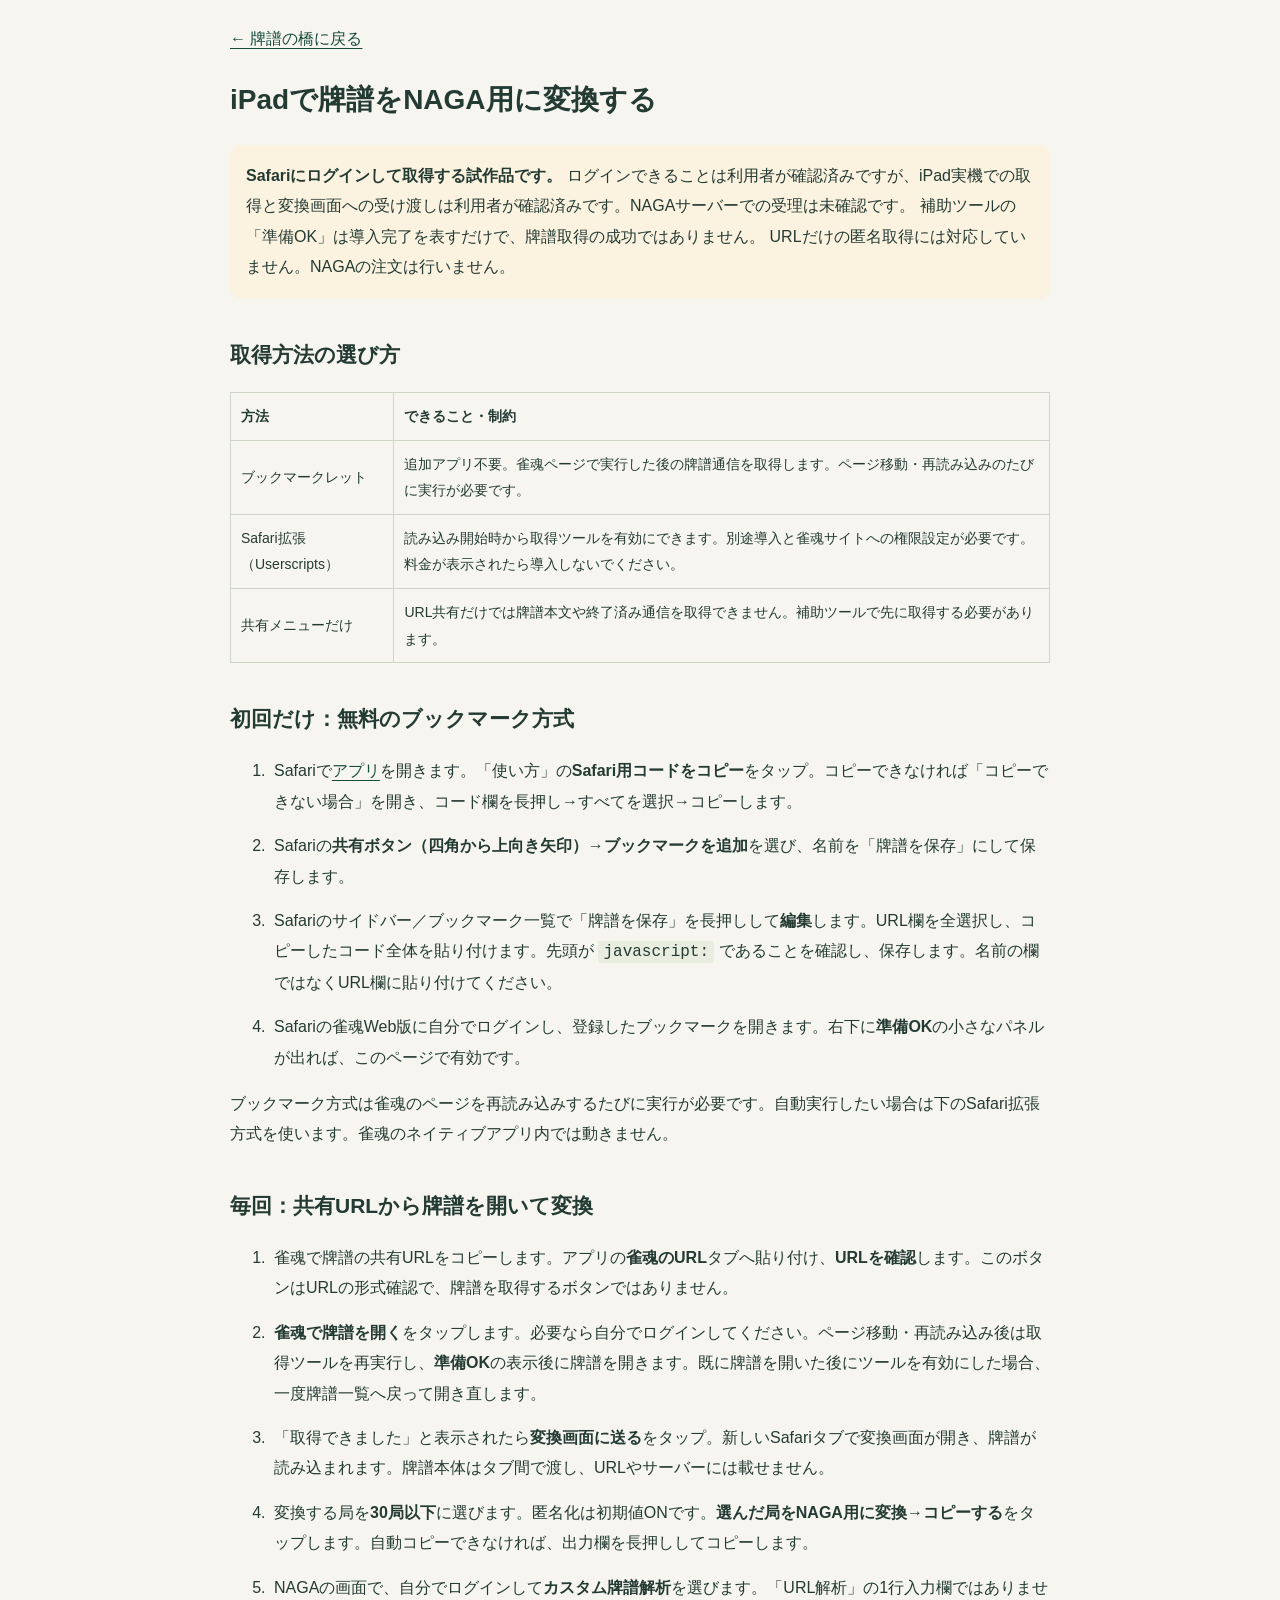
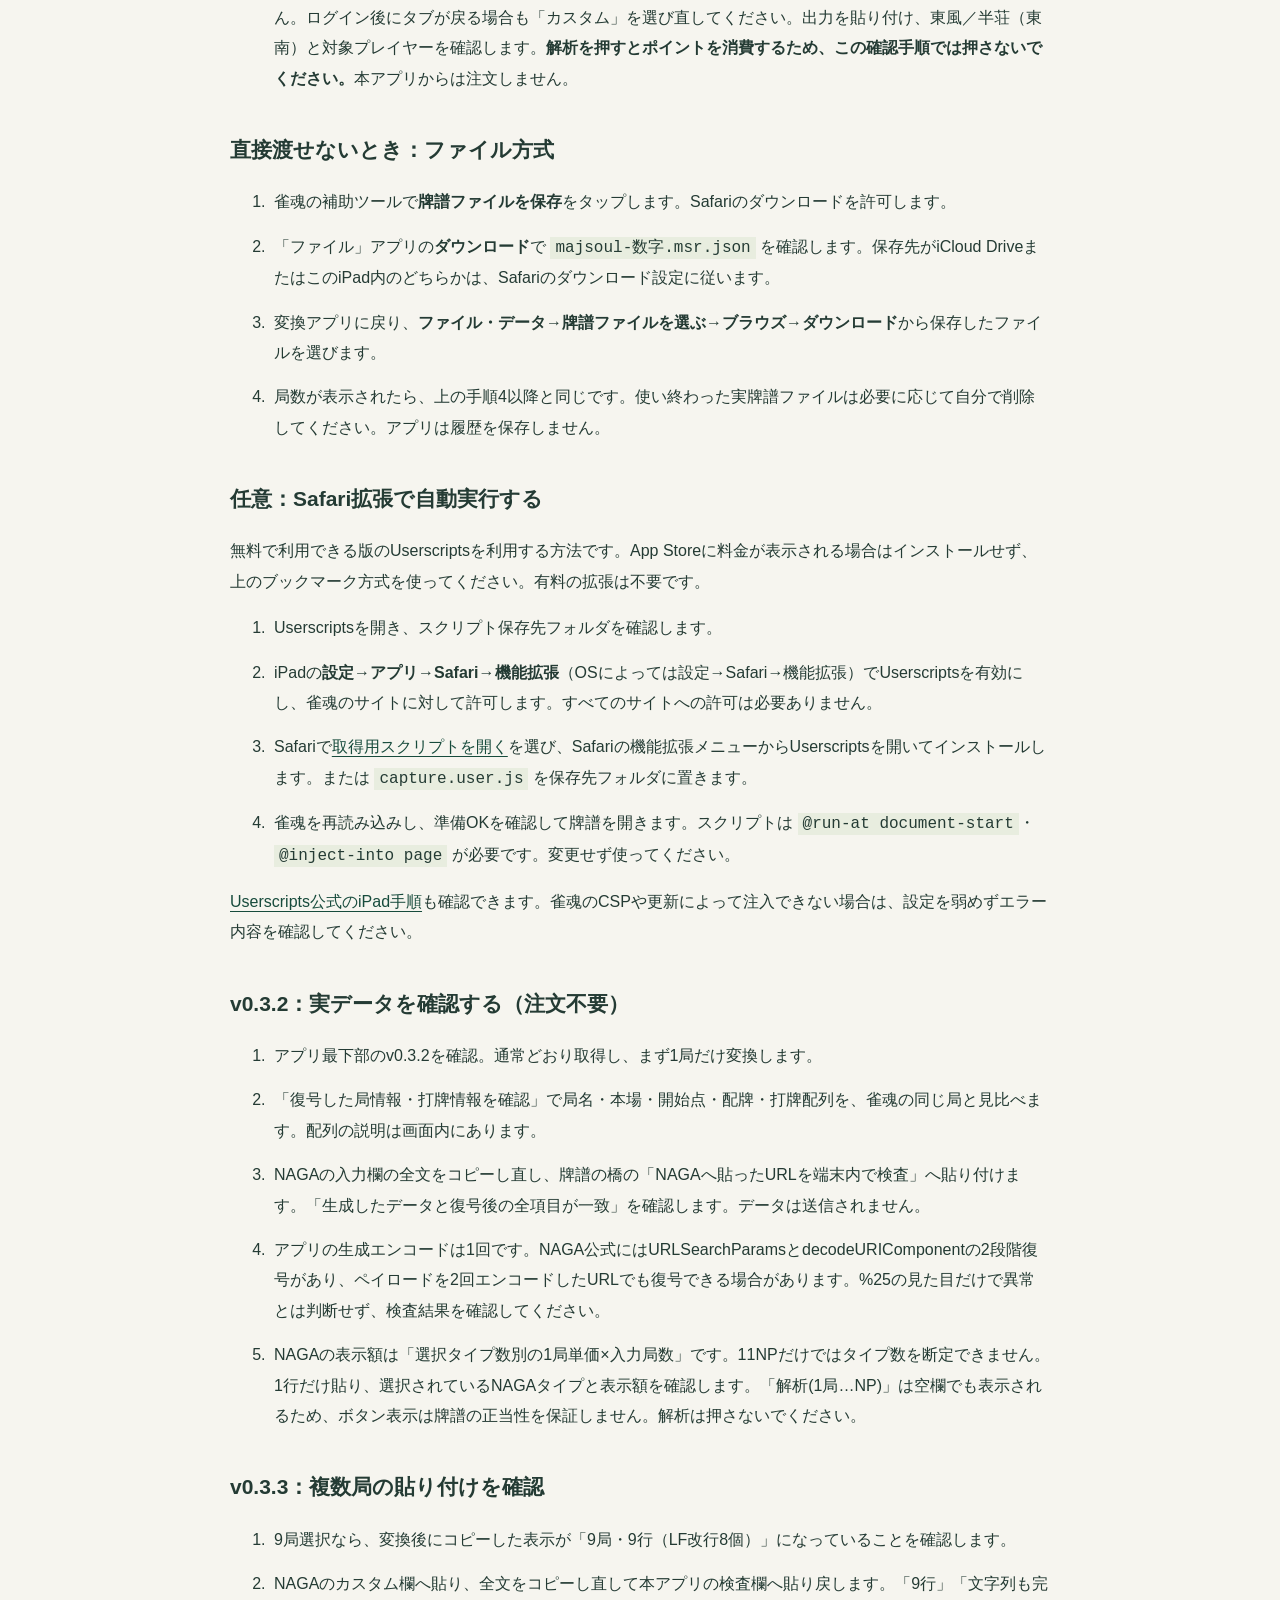
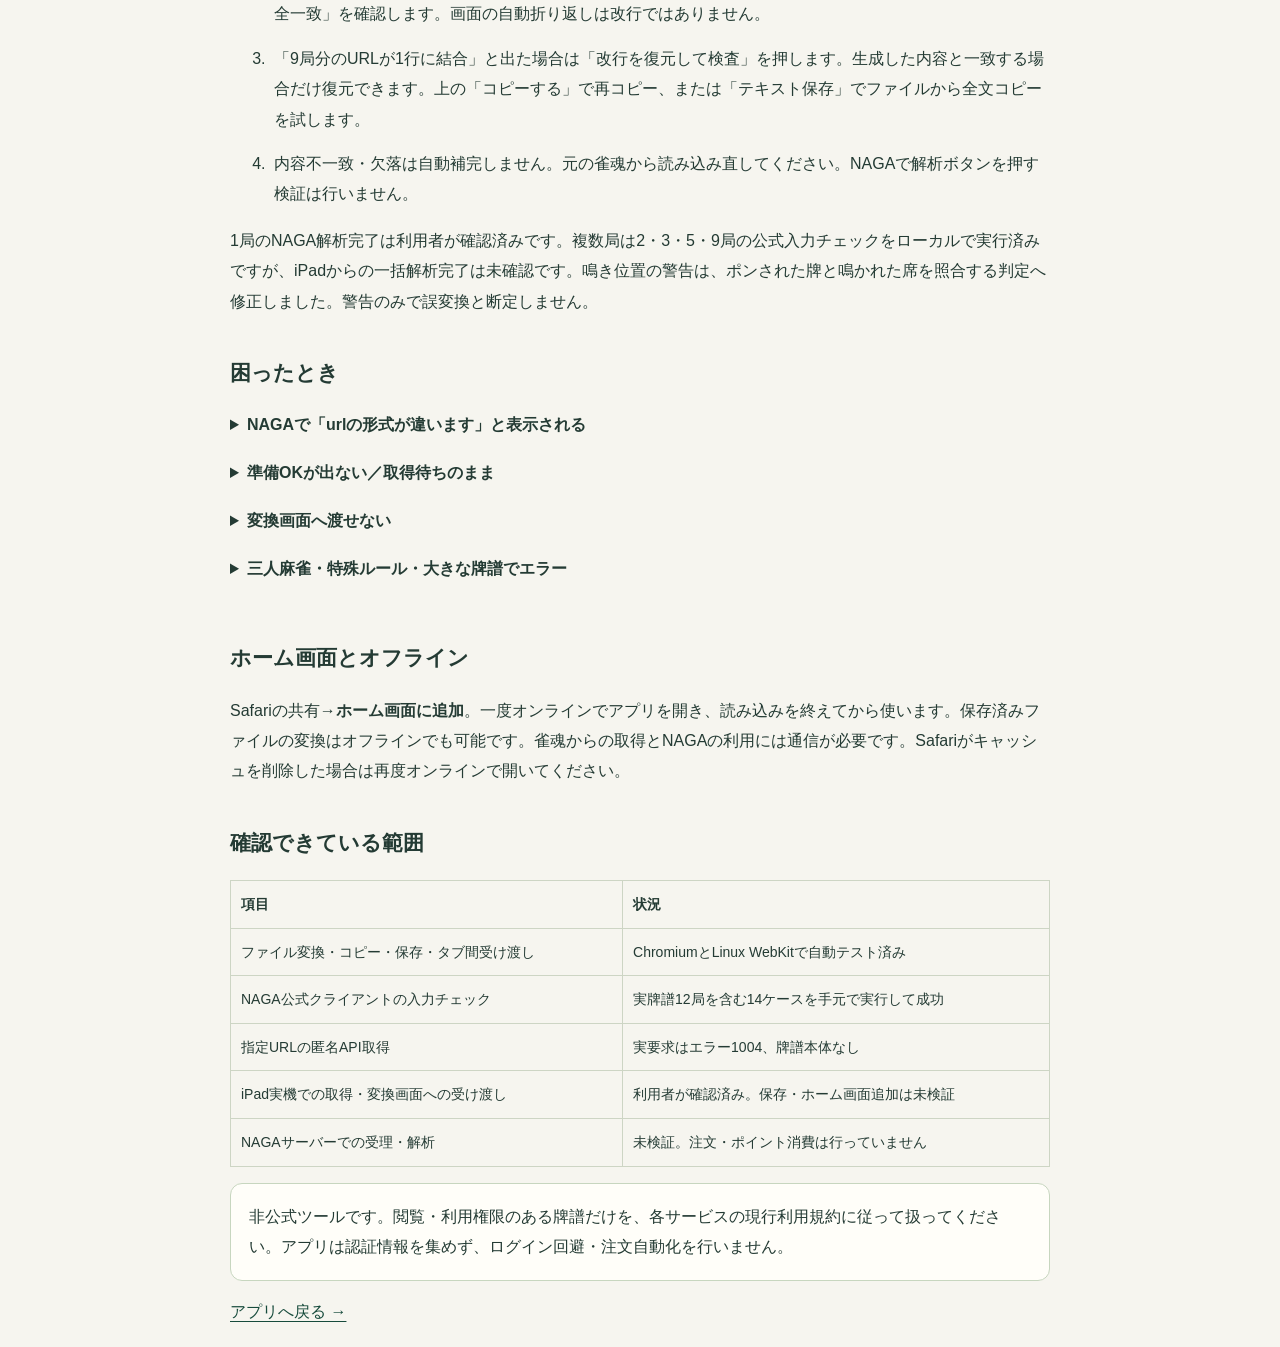
==== commit 9af4c415: "Publish audited app-only release" ====
--- a/ipad-guide.html
+++ b/ipad-guide.html
@@ -183,6 +183,14 @@
       <li>アプリの生成エンコードは1回です。NAGA公式にはURLSearchParamsとdecodeURIComponentの2段階復号があり、ペイロードを2回エンコードしたURLでも復号できる場合があります。%25の見た目だけで異常とは判断せず、検査結果を確認してください。</li>
       <li>NAGAの表示額は「選択タイプ数別の1局単価×入力局数」です。11NPだけではタイプ数を断定できません。1行だけ貼り、選択されているNAGAタイプと表示額を確認します。「解析(1局…NP)」は空欄でも表示されるため、ボタン表示は牌譜の正当性を保証しません。解析は押さないでください。</li>
     </ol>
+    <h2>v0.3.3：複数局の貼り付けを確認</h2>
+    <ol>
+      <li>9局選択なら、変換後にコピーした表示が「9局・9行（LF改行8個）」になっていることを確認します。</li>
+      <li>NAGAのカスタム欄へ貼り、全文をコピーし直して本アプリの検査欄へ貼り戻します。「9行」「文字列も完全一致」を確認します。画面の自動折り返しは改行ではありません。</li>
+      <li>「9局分のURLが1行に結合」と出た場合は「改行を復元して検査」を押します。生成した内容と一致する場合だけ復元できます。上の「コピーする」で再コピー、または「テキスト保存」でファイルから全文コピーを試します。</li>
+      <li>内容不一致・欠落は自動補完しません。元の雀魂から読み込み直してください。NAGAで解析ボタンを押す検証は行いません。</li>
+    </ol>
+    <p>1局のNAGA解析完了は利用者が確認済みです。複数局は2・3・5・9局の公式入力チェックをローカルで実行済みですが、iPadからの一括解析完了は未確認です。鳴き位置の警告は、ポンされた牌と鳴かれた席を照合する判定へ修正しました。警告のみで誤変換と断定しません。</p>
     <h2>困ったとき</h2>
     <details><summary>NAGAで「urlの形式が違います」と表示される</summary>
       <p>NAGAの「URL解析」欄は通常の天鳳牌譜ID用です。本アプリの出力は「カスタム牌譜解析」用です。「カスタム」タブの大きな複数行欄へ貼り付けてください。先頭は <code>https://tenhou.net/5/#json=</code> です。URLをSafariのアドレス欄で開いたり、アドレス欄からコピーし直したりせず、本アプリの「コピーする」で全文をコピーします。複数局は1局1行のまま貼り付けます。再テストでは解析ボタンは押さないでください。</p>
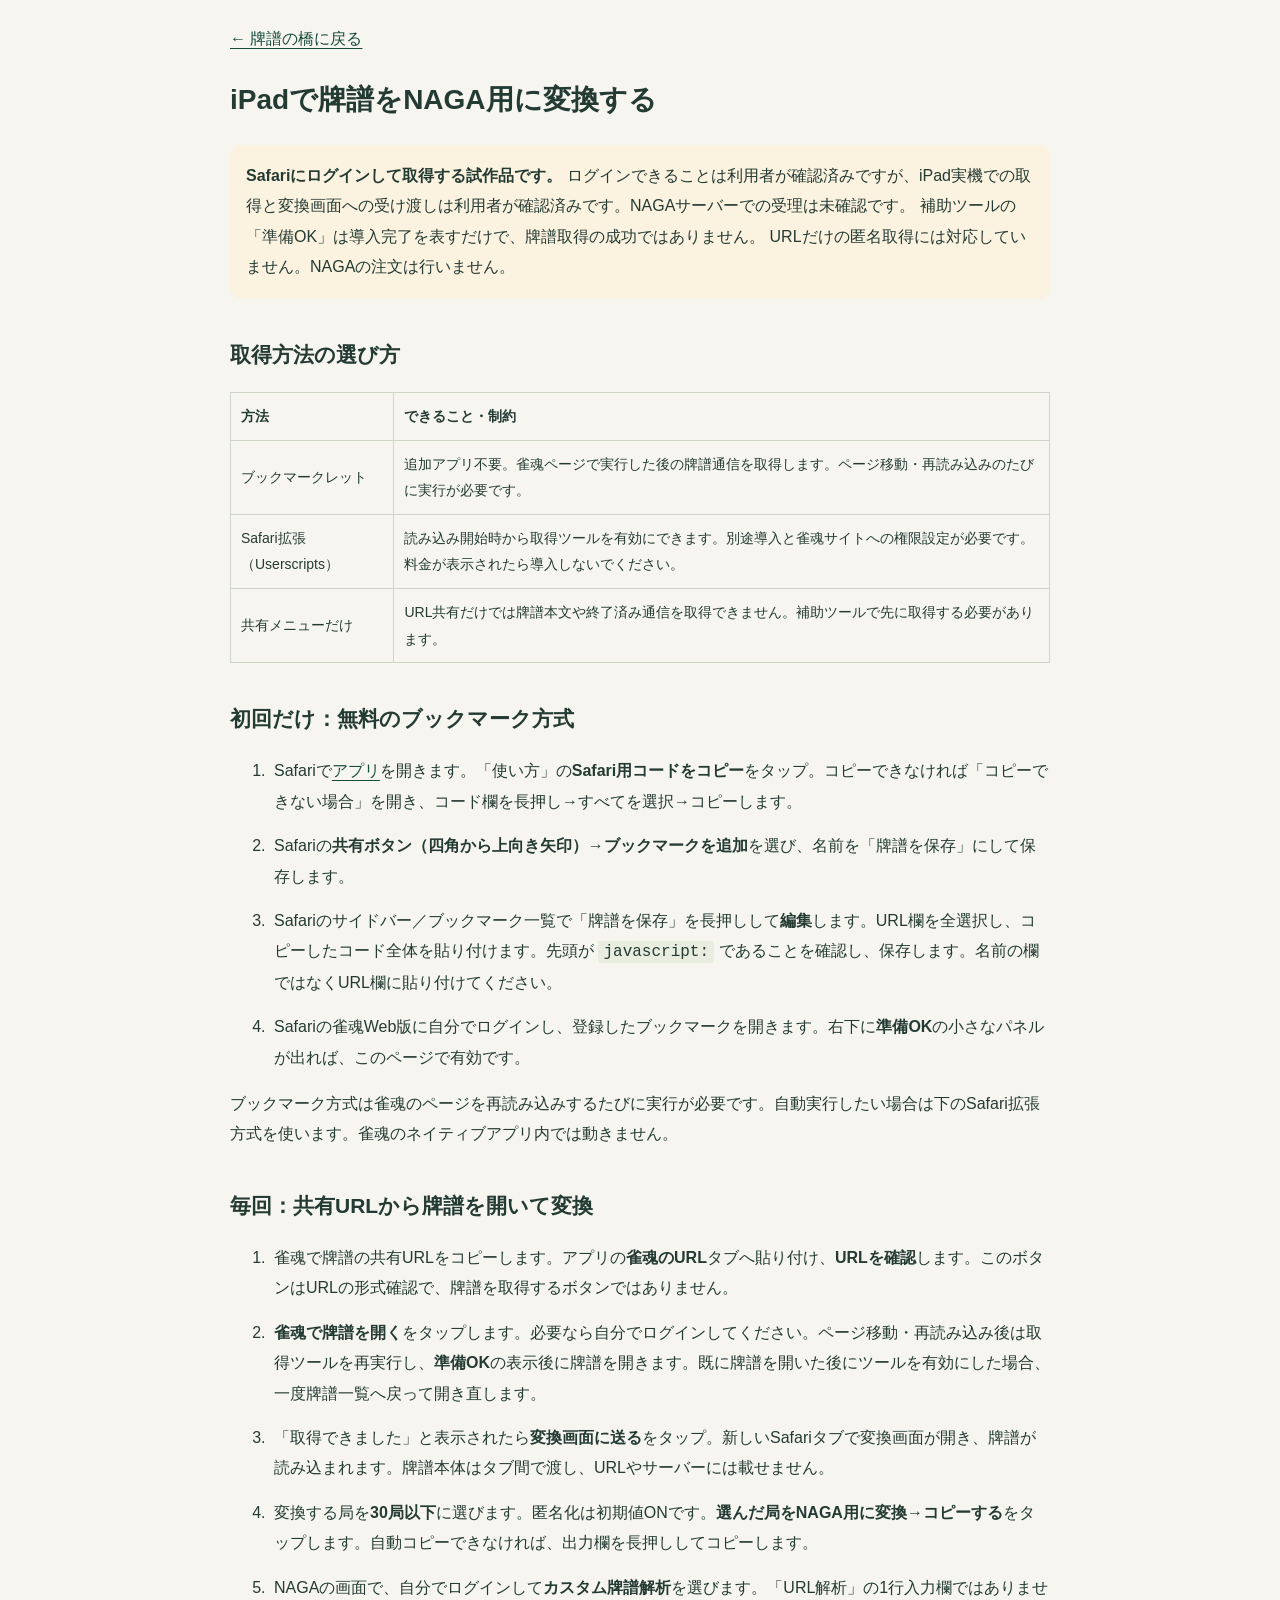
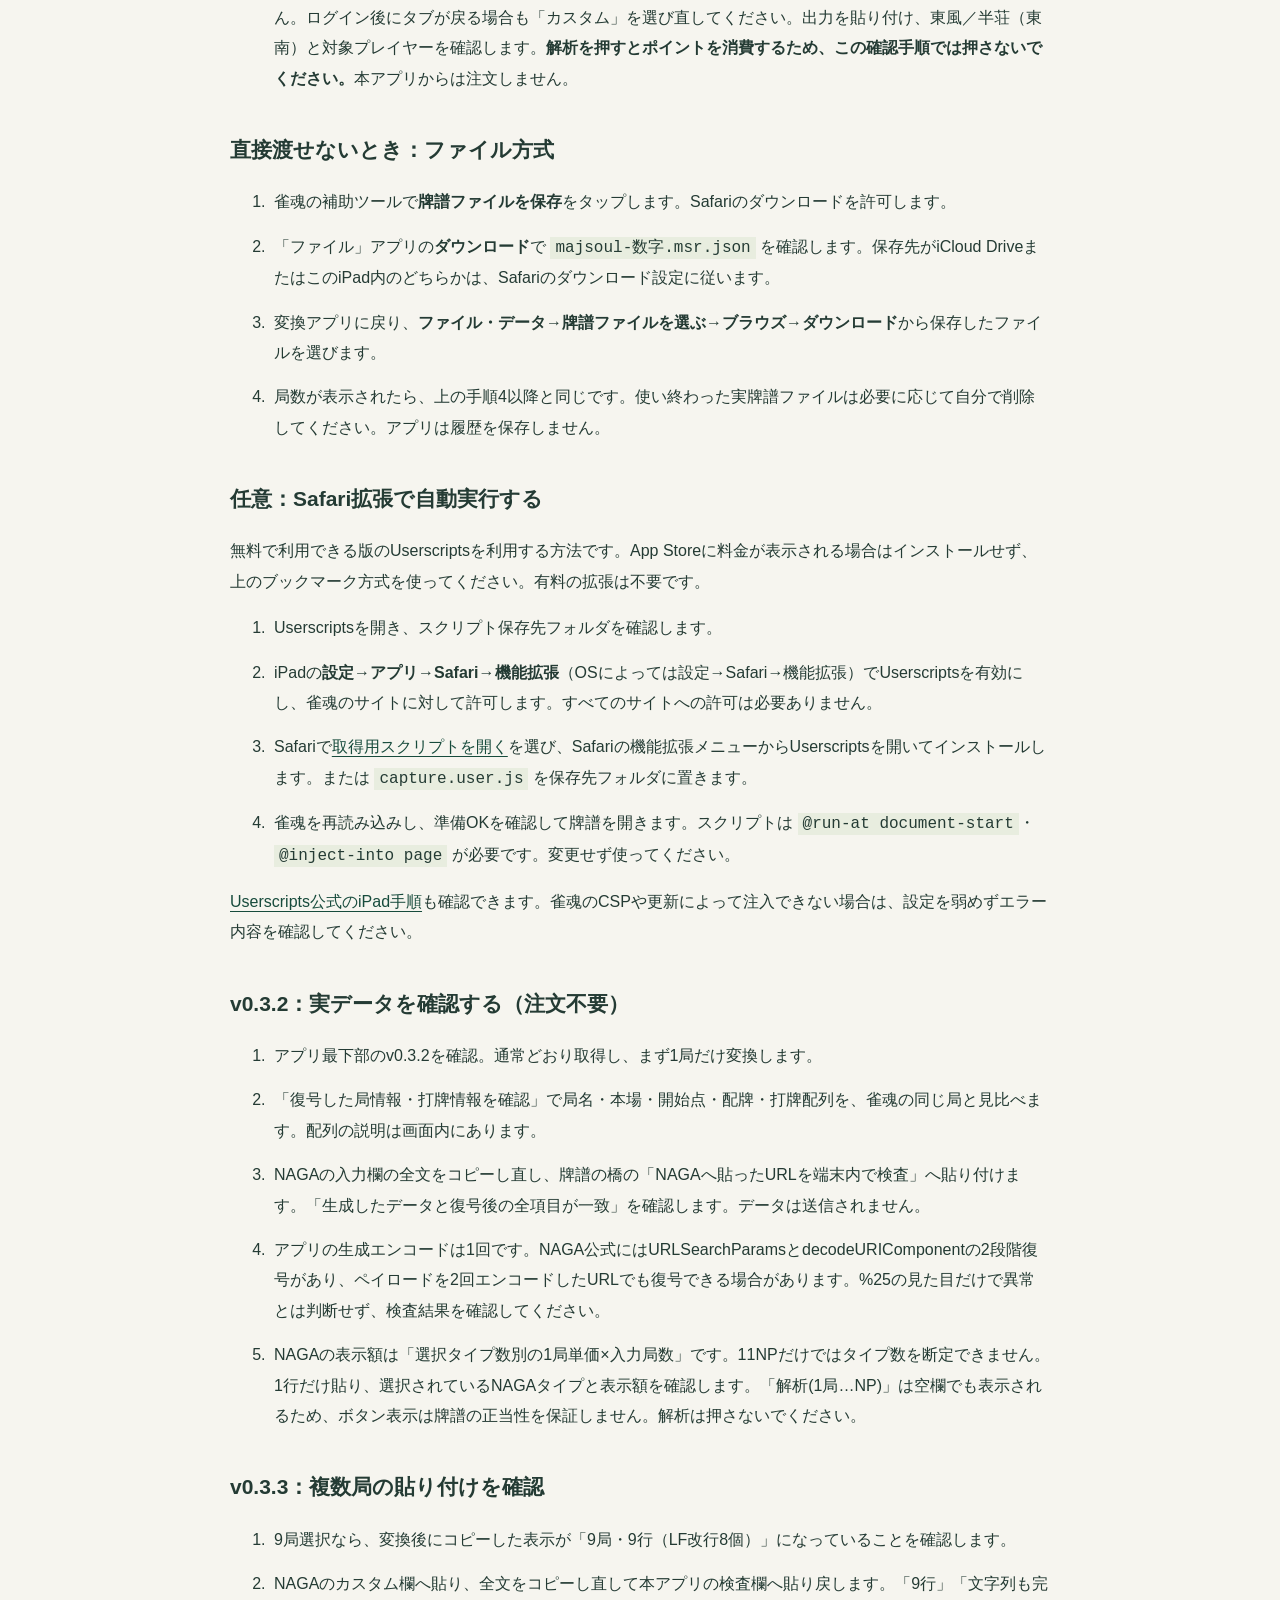
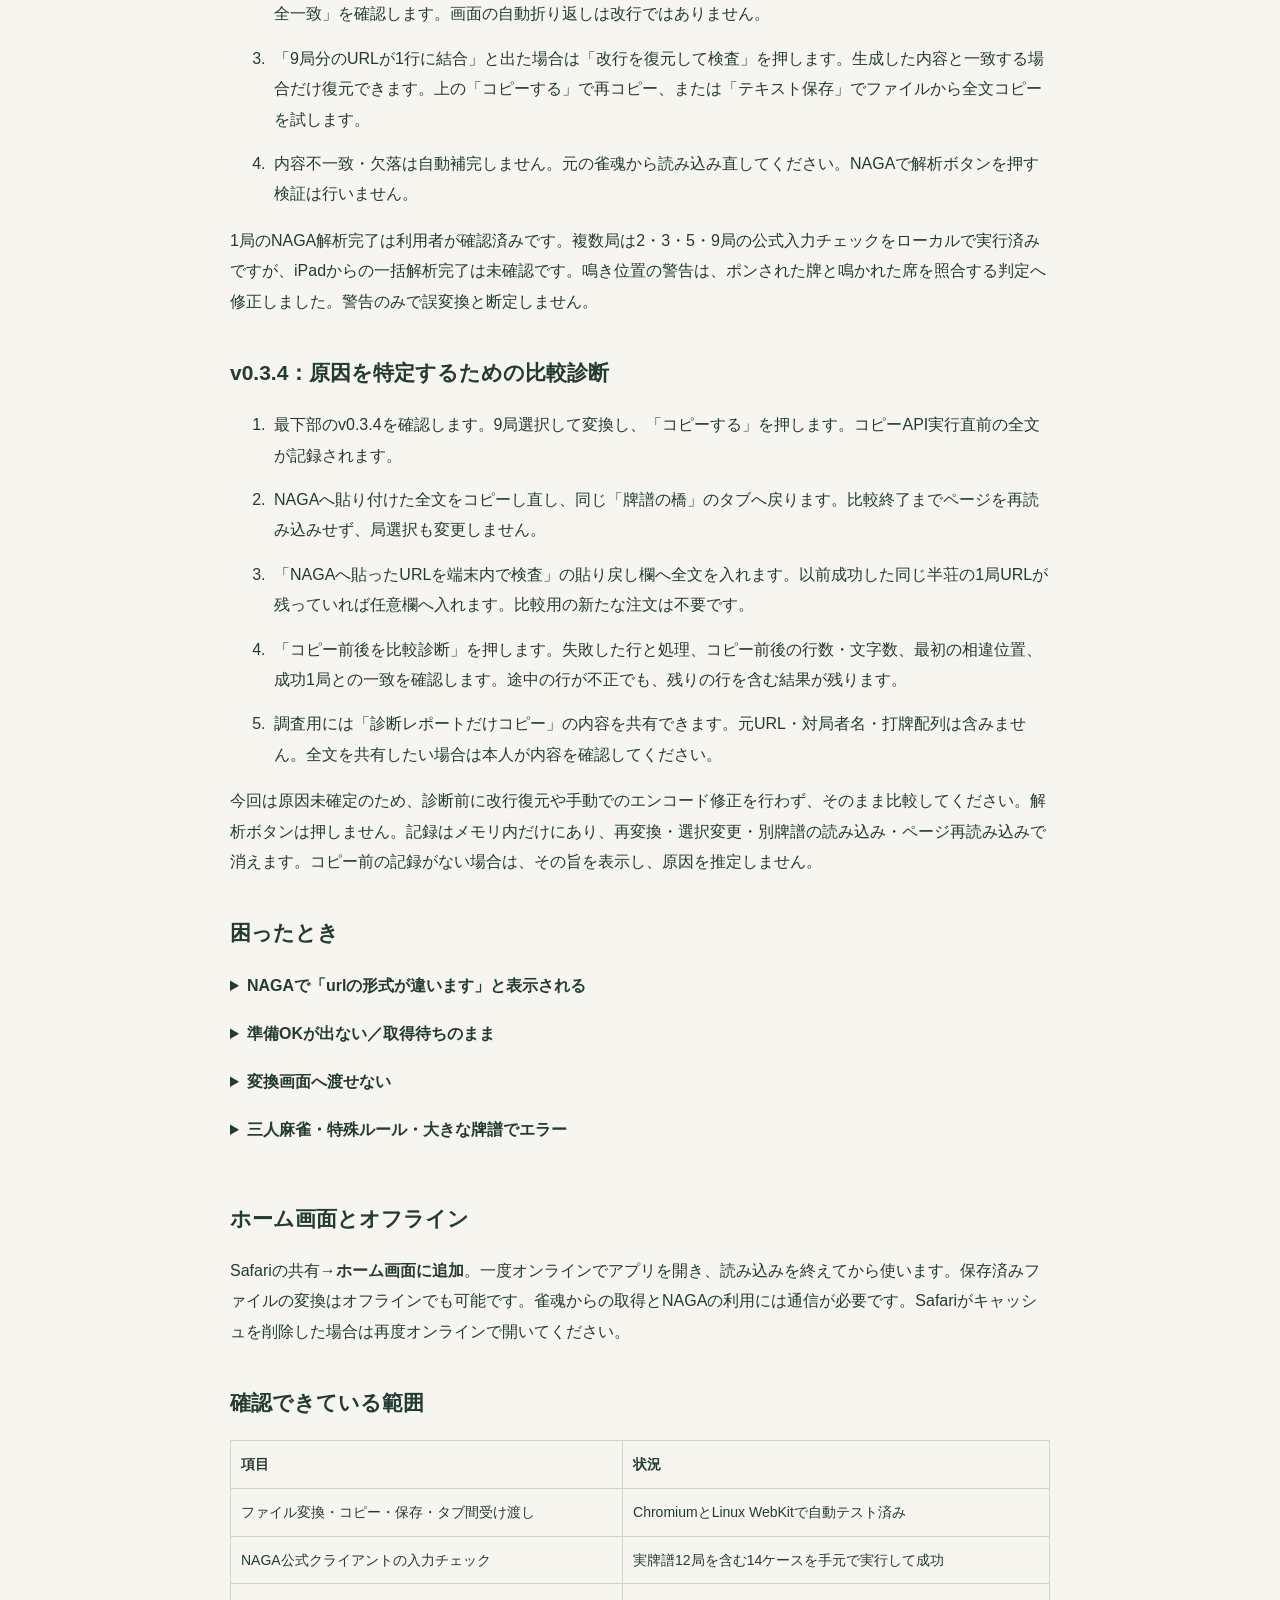
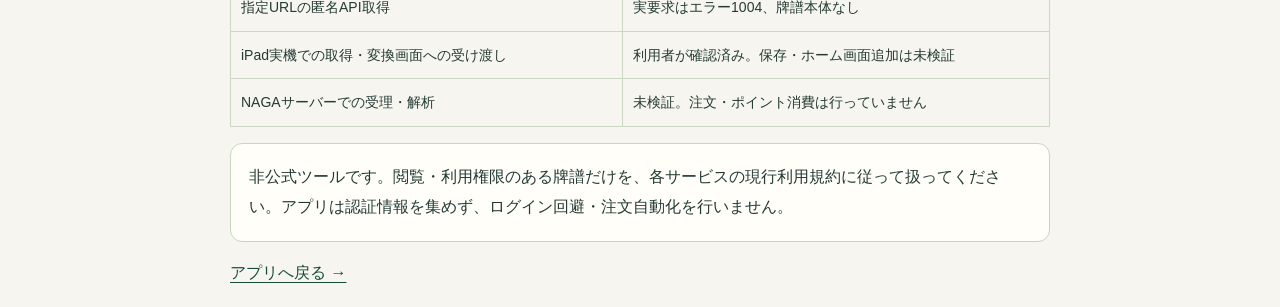
==== commit 24894501: "Publish audited app-only release" ====
--- a/ipad-guide.html
+++ b/ipad-guide.html
@@ -191,6 +191,15 @@
       <li>内容不一致・欠落は自動補完しません。元の雀魂から読み込み直してください。NAGAで解析ボタンを押す検証は行いません。</li>
     </ol>
     <p>1局のNAGA解析完了は利用者が確認済みです。複数局は2・3・5・9局の公式入力チェックをローカルで実行済みですが、iPadからの一括解析完了は未確認です。鳴き位置の警告は、ポンされた牌と鳴かれた席を照合する判定へ修正しました。警告のみで誤変換と断定しません。</p>
+    <h2>v0.3.4：原因を特定するための比較診断</h2>
+    <ol>
+      <li>最下部のv0.3.4を確認します。9局選択して変換し、「コピーする」を押します。コピーAPI実行直前の全文が記録されます。</li>
+      <li>NAGAへ貼り付けた全文をコピーし直し、同じ「牌譜の橋」のタブへ戻ります。比較終了までページを再読み込みせず、局選択も変更しません。</li>
+      <li>「NAGAへ貼ったURLを端末内で検査」の貼り戻し欄へ全文を入れます。以前成功した同じ半荘の1局URLが残っていれば任意欄へ入れます。比較用の新たな注文は不要です。</li>
+      <li>「コピー前後を比較診断」を押します。失敗した行と処理、コピー前後の行数・文字数、最初の相違位置、成功1局との一致を確認します。途中の行が不正でも、残りの行を含む結果が残ります。</li>
+      <li>調査用には「診断レポートだけコピー」の内容を共有できます。元URL・対局者名・打牌配列は含みません。全文を共有したい場合は本人が内容を確認してください。</li>
+    </ol>
+    <p>今回は原因未確定のため、診断前に改行復元や手動でのエンコード修正を行わず、そのまま比較してください。解析ボタンは押しません。記録はメモリ内だけにあり、再変換・選択変更・別牌譜の読み込み・ページ再読み込みで消えます。コピー前の記録がない場合は、その旨を表示し、原因を推定しません。</p>
     <h2>困ったとき</h2>
     <details><summary>NAGAで「urlの形式が違います」と表示される</summary>
       <p>NAGAの「URL解析」欄は通常の天鳳牌譜ID用です。本アプリの出力は「カスタム牌譜解析」用です。「カスタム」タブの大きな複数行欄へ貼り付けてください。先頭は <code>https://tenhou.net/5/#json=</code> です。URLをSafariのアドレス欄で開いたり、アドレス欄からコピーし直したりせず、本アプリの「コピーする」で全文をコピーします。複数局は1局1行のまま貼り付けます。再テストでは解析ボタンは押さないでください。</p>
